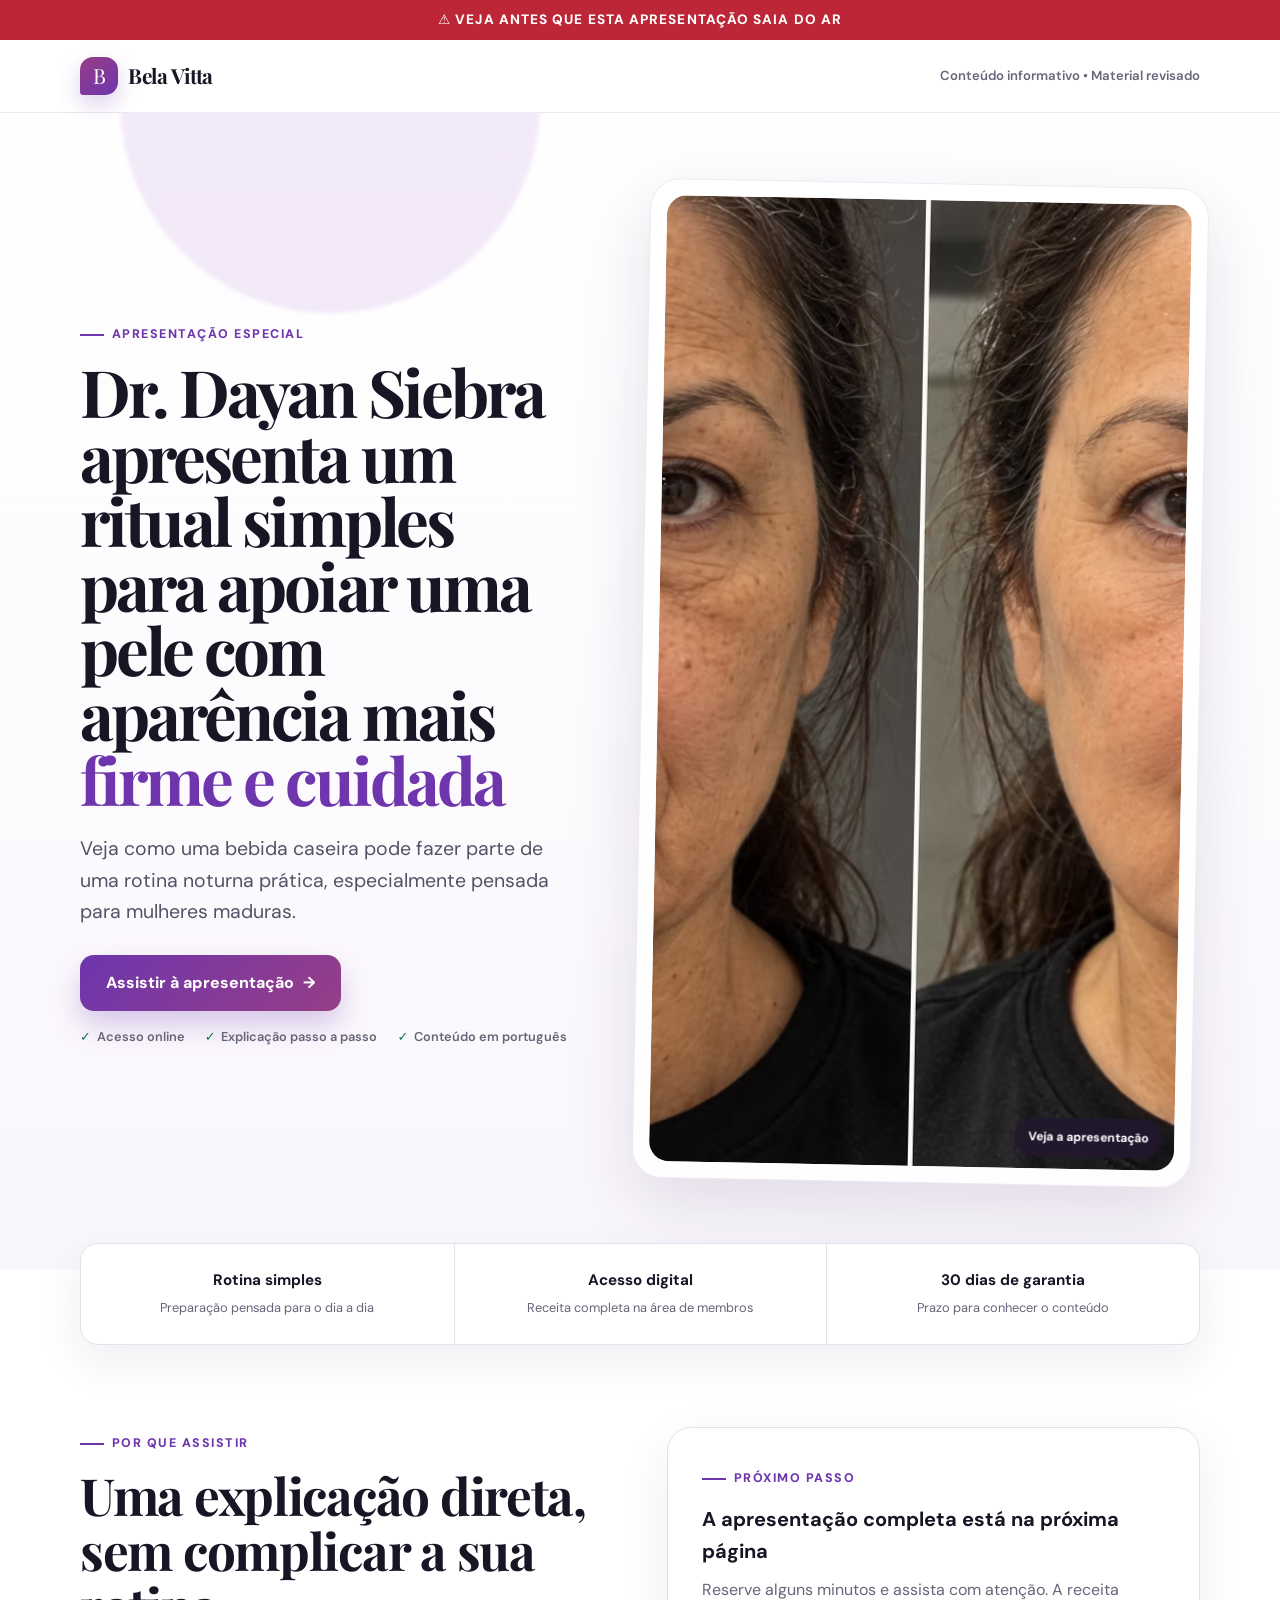
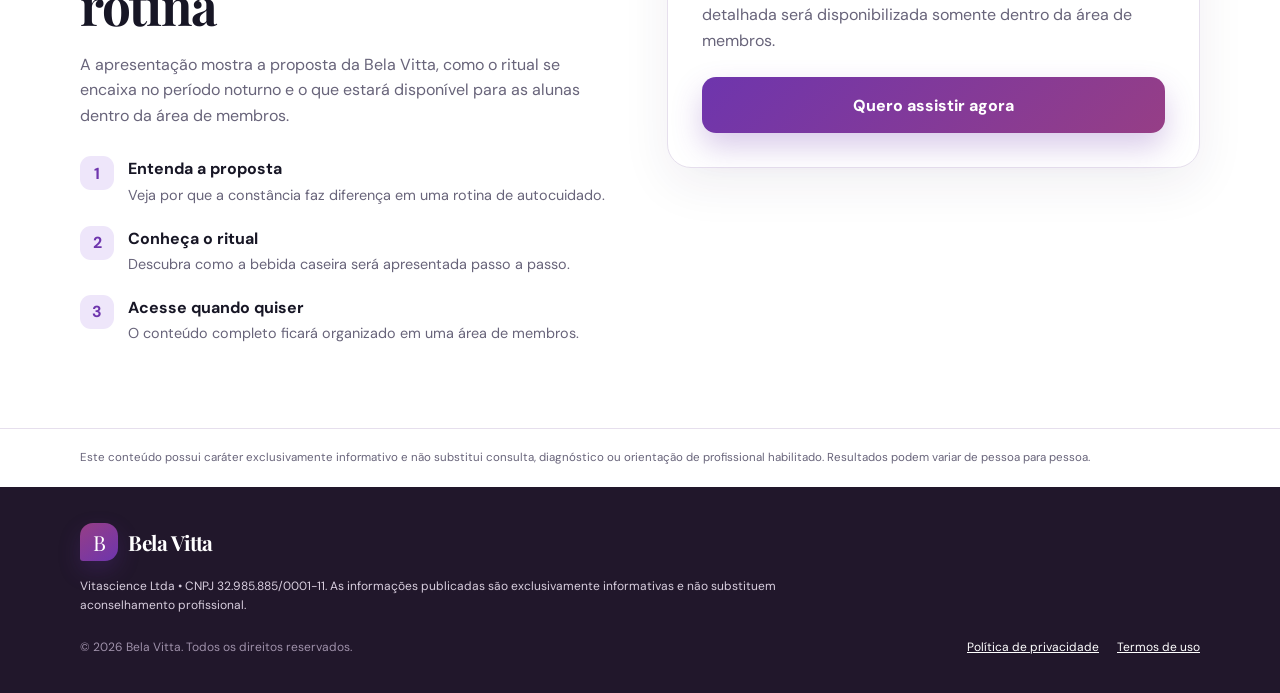
==== index.html @ 99fbf4b5 "feat: rebuild Bela Vitta presell and VSL" ====
<!doctype html>
<html lang="pt-BR">
<head>
  <meta charset="utf-8">
  <meta name="viewport" content="width=device-width, initial-scale=1">
  <meta name="description" content="Conheça a apresentação Bela Vitta e descubra uma nova forma de cuidar da sua rotina de beleza.">
  <title>Bela Vitta — Apresentação especial</title>
  <link rel="preconnect" href="https://fonts.googleapis.com">
  <link rel="preconnect" href="https://fonts.gstatic.com" crossorigin>
  <link rel="stylesheet" href="/assets/styles.css">
</head>
<body>
  <div class="alert-bar">⚠ Veja antes que esta apresentação saia do ar</div>
  <header class="site-header">
    <div class="container site-header__inner">
      <a class="brand" href="/" aria-label="Bela Vitta — início">
        <span class="brand__mark">B</span>
        <span class="brand__name">Bela Vitta</span>
      </a>
      <span class="header-note">Conteúdo informativo • Material revisado</span>
    </div>
  </header>

  <main>
    <section class="hero">
      <div class="container hero__grid">
        <div>
          <span class="eyebrow">Apresentação especial</span>
          <h1>Dr. Dayan Siebra apresenta um ritual simples para apoiar uma pele com aparência mais <em>firme e cuidada</em></h1>
          <p class="hero__lead">Veja como uma bebida caseira pode fazer parte de uma rotina noturna prática, especialmente pensada para mulheres maduras.</p>
          <a class="button" href="/vsl/" data-preserve-query>Assistir à apresentação <span aria-hidden="true">→</span></a>
          <div class="microcopy"><span>Acesso online</span><span>Explicação passo a passo</span><span>Conteúdo em português</span></div>
        </div>
        <a class="hero__visual" href="/vsl/" data-preserve-query aria-label="Assistir à apresentação Bela Vitta">
          <img src="/assets/images/antes-depois.avif" alt="Comparativo visual apresentado no conteúdo Bela Vitta" width="1628" height="966">
        </a>
      </div>
    </section>

    <div class="trust-strip">
      <div class="container trust-strip__inner">
        <div class="trust-item"><strong>Rotina simples</strong><span>Preparação pensada para o dia a dia</span></div>
        <div class="trust-item"><strong>Acesso digital</strong><span>Receita completa na área de membros</span></div>
        <div class="trust-item"><strong>30 dias de garantia</strong><span>Prazo para conhecer o conteúdo</span></div>
      </div>
    </div>

    <section class="section">
      <div class="container editorial-grid">
        <div>
          <span class="eyebrow">Por que assistir</span>
          <h2 class="section-title">Uma explicação direta, sem complicar a sua rotina</h2>
          <p class="muted">A apresentação mostra a proposta da Bela Vitta, como o ritual se encaixa no período noturno e o que estará disponível para as alunas dentro da área de membros.</p>
          <ul class="editorial-list">
            <li><b>1</b><div><strong>Entenda a proposta</strong><span>Veja por que a constância faz diferença em uma rotina de autocuidado.</span></div></li>
            <li><b>2</b><div><strong>Conheça o ritual</strong><span>Descubra como a bebida caseira será apresentada passo a passo.</span></div></li>
            <li><b>3</b><div><strong>Acesse quando quiser</strong><span>O conteúdo completo ficará organizado em uma área de membros.</span></div></li>
          </ul>
        </div>
        <div class="editorial-card">
          <span class="eyebrow">Próximo passo</span>
          <h3>A apresentação completa está na próxima página</h3>
          <p>Reserve alguns minutos e assista com atenção. A receita detalhada será disponibilizada somente dentro da área de membros.</p>
          <a class="button button--wide" style="margin-top:24px" href="/vsl/" data-preserve-query>Quero assistir agora</a>
        </div>
      </div>
    </section>
  </main>

  <div class="disclaimer">
    <div class="container">Este conteúdo possui caráter exclusivamente informativo e não substitui consulta, diagnóstico ou orientação de profissional habilitado. Resultados podem variar de pessoa para pessoa.</div>
  </div>
  <footer class="site-footer">
    <div class="container footer-grid">
      <div>
        <a class="brand" href="/"><span class="brand__mark">B</span><span class="brand__name">Bela Vitta</span></a>
        <p>Vitascience Ltda • CNPJ 32.985.885/0001-11. As informações publicadas são exclusivamente informativas e não substituem aconselhamento profissional.</p>
        <p class="copyright">© <span data-current-year></span> Bela Vitta. Todos os direitos reservados.</p>
      </div>
      <nav class="footer-links" aria-label="Links legais"><a href="#" data-legal="privacy">Política de privacidade</a><a href="#" data-legal="terms">Termos de uso</a></nav>
    </div>
  </footer>
  <script src="/assets/config.js"></script>
  <script src="/assets/app.js"></script>
</body>
</html>
---- assets/styles.css ----
@import url("https://fonts.googleapis.com/css2?family=DM+Sans:wght@400;500;600;700&family=Playfair+Display:wght@600;700&display=swap");

:root {
  --ink: #171625;
  --muted: #68647a;
  --paper: #ffffff;
  --soft: #f7f4fb;
  --lilac: #eee6fa;
  --violet: #6e35ad;
  --violet-dark: #4b1f7b;
  --berry: #963e86;
  --green: #167356;
  --red: #bd2636;
  --line: #e6dfed;
  --gold: #f1bd54;
  --shadow: 0 24px 70px rgba(48, 26, 77, 0.13);
  --radius: 24px;
  --content: 1120px;
}

* { box-sizing: border-box; }
html { scroll-behavior: smooth; }
body {
  margin: 0;
  color: var(--ink);
  background: var(--paper);
  font-family: "DM Sans", system-ui, -apple-system, BlinkMacSystemFont, "Segoe UI", sans-serif;
  line-height: 1.6;
  -webkit-font-smoothing: antialiased;
}
img { display: block; max-width: 100%; }
a { color: inherit; }
button, input { font: inherit; }
[hidden] { display: none !important; }

.container { width: min(calc(100% - 40px), var(--content)); margin-inline: auto; }
.container--narrow { width: min(calc(100% - 40px), 850px); margin-inline: auto; }
.section { padding: 82px 0; }
.section--soft { background: var(--soft); }
.section--dark { color: #fff; background: radial-gradient(circle at top right, #8150b4 0, #402067 45%, #20152f 100%); }
.section-title { margin: 0 0 18px; font-family: "Playfair Display", Georgia, serif; font-size: clamp(2rem, 4vw, 3.2rem); line-height: 1.08; letter-spacing: -0.025em; }
.section-subtitle { max-width: 720px; margin: 0 auto 40px; color: var(--muted); font-size: 1.07rem; text-align: center; }
.eyebrow { display: inline-flex; align-items: center; gap: 8px; margin-bottom: 14px; color: var(--violet); font-size: .78rem; font-weight: 800; letter-spacing: .12em; text-transform: uppercase; }
.eyebrow::before { width: 24px; height: 2px; background: currentColor; content: ""; }
.center { text-align: center; }
.muted { color: var(--muted); }

.alert-bar { padding: 9px 20px; color: #fff; background: var(--red); font-size: .85rem; font-weight: 800; letter-spacing: .08em; text-align: center; text-transform: uppercase; }
.site-header { position: relative; z-index: 4; border-bottom: 1px solid rgba(96, 61, 128, .11); background: rgba(255,255,255,.93); backdrop-filter: blur(14px); }
.site-header__inner { display: flex; min-height: 72px; align-items: center; justify-content: space-between; gap: 20px; }
.brand { display: inline-flex; align-items: center; gap: 10px; text-decoration: none; }
.brand__mark { display: grid; width: 38px; height: 38px; place-items: center; color: #fff; border-radius: 13px 13px 13px 3px; background: linear-gradient(145deg, var(--berry), var(--violet)); box-shadow: 0 9px 22px rgba(110,53,173,.23); font-family: "Playfair Display", serif; font-size: 1.3rem; }
.brand__name { font-family: "Playfair Display", serif; font-size: 1.3rem; font-weight: 700; letter-spacing: -.02em; }
.header-note { color: var(--muted); font-size: .82rem; font-weight: 600; }

.hero { position: relative; overflow: hidden; padding: 70px 0 86px; background: linear-gradient(180deg, #fff 0%, #faf7fc 100%); }
.hero::before { position: absolute; top: -220px; left: calc(50% - 520px); width: 420px; height: 420px; border-radius: 999px; background: rgba(186, 139, 219, .18); filter: blur(2px); content: ""; }
.hero__grid { position: relative; display: grid; grid-template-columns: minmax(0, .95fr) minmax(420px, 1.05fr); align-items: center; gap: 56px; }
.hero h1 { max-width: 720px; margin: 0 0 22px; font-family: "Playfair Display", Georgia, serif; font-size: clamp(2.5rem, 5.1vw, 4.7rem); line-height: .99; letter-spacing: -.045em; }
.hero h1 em { color: var(--violet); font-style: normal; }
.hero__lead { max-width: 640px; margin: 0 0 28px; color: #565166; font-size: clamp(1.04rem, 1.8vw, 1.22rem); }
.hero__visual { position: relative; padding: 16px; border: 1px solid rgba(112, 76, 144, .12); border-radius: 30px; background: rgba(255,255,255,.76); box-shadow: var(--shadow); transform: rotate(1.1deg); }
.hero__visual img { width: 100%; aspect-ratio: 1.68/1; border-radius: 20px; object-fit: cover; }
.hero__visual::after { position: absolute; right: 28px; bottom: 28px; padding: 10px 14px; color: #fff; border-radius: 99px; background: rgba(34,23,47,.82); content: "Veja a apresentação"; font-size: .76rem; font-weight: 700; backdrop-filter: blur(8px); }
.hero__visual--placeholder { display: grid; min-height: 360px; place-items: center; background: linear-gradient(145deg, #efe5f7, #d9c0ed); }

.button { display: inline-flex; min-height: 56px; align-items: center; justify-content: center; gap: 9px; padding: 0 26px; color: #fff; border: 0; border-radius: 14px; background: linear-gradient(135deg, var(--violet), var(--berry)); box-shadow: 0 14px 30px rgba(110, 53, 173, .26); font-weight: 800; text-decoration: none; cursor: pointer; transition: transform .2s ease, box-shadow .2s ease; }
.button:hover { transform: translateY(-2px); box-shadow: 0 18px 38px rgba(110, 53, 173, .34); }
.button--wide { width: 100%; }
.button--light { color: var(--violet-dark); background: #fff; box-shadow: none; }
.button--ghost { color: var(--violet); border: 1px solid var(--line); background: transparent; box-shadow: none; }
.button[aria-disabled="true"] { cursor: help; }
.microcopy { display: flex; flex-wrap: wrap; gap: 14px 20px; margin-top: 16px; color: var(--muted); font-size: .8rem; font-weight: 600; }
.microcopy span::before { margin-right: 6px; color: var(--green); content: "✓"; font-weight: 900; }

.trust-strip { position: relative; z-index: 2; margin-top: -26px; }
.trust-strip__inner { display: grid; grid-template-columns: repeat(3, 1fr); overflow: hidden; border: 1px solid var(--line); border-radius: 18px; background: #fff; box-shadow: 0 16px 45px rgba(45,27,69,.08); }
.trust-item { padding: 24px; text-align: center; }
.trust-item + .trust-item { border-left: 1px solid var(--line); }
.trust-item strong { display: block; margin-bottom: 2px; font-size: .95rem; }
.trust-item span { color: var(--muted); font-size: .8rem; }

.editorial-grid { display: grid; grid-template-columns: 1fr 1fr; align-items: start; gap: 54px; }
.editorial-card { padding: 34px; border: 1px solid var(--line); border-radius: var(--radius); background: #fff; box-shadow: 0 16px 50px rgba(47,28,70,.07); }
.editorial-card h3 { margin: 0 0 10px; font-size: 1.25rem; }
.editorial-card p { margin: 0; color: var(--muted); }
.editorial-list { display: grid; gap: 18px; margin: 28px 0 0; padding: 0; list-style: none; }
.editorial-list li { display: grid; grid-template-columns: 36px 1fr; gap: 12px; }
.editorial-list b { display: grid; width: 34px; height: 34px; place-items: center; color: var(--violet); border-radius: 11px; background: var(--lilac); }
.editorial-list strong { display: block; }
.editorial-list span { color: var(--muted); font-size: .9rem; }

.article-hero { padding: 42px 0 26px; background: linear-gradient(180deg, #fff, #faf8fc); }
.article-hero h1 { max-width: 960px; margin: 18px auto; font-family: "Playfair Display", serif; font-size: clamp(2.25rem, 5vw, 4.15rem); line-height: 1.04; letter-spacing: -.04em; text-align: center; }
.article-meta { display: flex; flex-wrap: wrap; align-items: center; justify-content: center; gap: 12px 22px; color: var(--muted); font-size: .84rem; }
.article-meta strong { color: var(--ink); }
.author-row { display: flex; align-items: center; gap: 10px; }
.author-row img { width: 38px; height: 38px; border-radius: 50%; object-fit: cover; }
.status-pill { padding: 7px 11px; color: var(--green); border-radius: 99px; background: #e8f5ef; font-weight: 700; }

.video-wrap { padding: 28px 0 12px; }
.video-shell { position: relative; overflow: hidden; aspect-ratio: 16/9; border: 8px solid #1a1225; border-radius: 22px; background: radial-gradient(circle at 28% 25%, #8258b0 0, #44205f 36%, #160f20 77%); box-shadow: 0 28px 70px rgba(27,16,38,.25); }
.video-placeholder { position: absolute; inset: 0; display: grid; place-items: center; padding: 30px; color: #fff; text-align: center; }
.video-placeholder__play { display: grid; width: 84px; height: 84px; margin: 0 auto 22px; place-items: center; border: 1px solid rgba(255,255,255,.45); border-radius: 50%; background: rgba(255,255,255,.15); box-shadow: 0 18px 45px rgba(0,0,0,.25); font-size: 2rem; backdrop-filter: blur(12px); }
.video-placeholder strong { display: block; font-size: 1.2rem; }
.video-placeholder span { color: rgba(255,255,255,.72); font-size: .88rem; }
.review-badge { width: max-content; margin: 13px auto 0; padding: 7px 11px; color: #704392; border-radius: 99px; background: #f3eafa; font-size: .73rem; font-weight: 700; }

.comments { margin: 30px auto 0; padding: 28px; border: 1px solid var(--line); border-radius: 20px; background: #fff; }
.comments__head { display: flex; align-items: center; justify-content: space-between; gap: 20px; padding-bottom: 18px; border-bottom: 1px solid var(--line); }
.comments__head strong { font-size: .95rem; }
.comments__head span { color: var(--muted); font-size: .8rem; }
.comment { display: grid; grid-template-columns: 44px 1fr; gap: 12px; padding: 20px 0; border-bottom: 1px solid #eee9f2; }
.comment__avatar { display: grid; width: 42px; height: 42px; place-items: center; color: #fff; border-radius: 50%; background: linear-gradient(145deg, #8c5cb1, #c57199); font-weight: 800; }
.comment__meta { display: flex; flex-wrap: wrap; gap: 8px; align-items: baseline; font-size: .82rem; }
.comment__meta time { color: var(--muted); font-size: .72rem; }
.comment p { margin: 5px 0 6px; color: #3c3745; font-size: .9rem; line-height: 1.48; }
.comment__like { color: var(--muted); font-size: .72rem; }

.offer-section { position: relative; overflow: hidden; padding: 92px 0; background: linear-gradient(180deg, #f8f3fb 0%, #fff 100%); }
.offer-section::before { position: absolute; top: 0; left: 50%; width: 800px; height: 380px; transform: translateX(-50%); border-radius: 50%; background: rgba(174,126,207,.14); filter: blur(50px); content: ""; }
.offer-grid { position: relative; display: grid; grid-template-columns: .9fr 1.1fr; align-items: center; gap: 58px; }
.drink-card { position: relative; min-height: 500px; overflow: hidden; border-radius: 32px; background: radial-gradient(circle at 50% 20%, #e8d9f2 0, #b988ce 42%, #52226f 100%); box-shadow: var(--shadow); }
.drink-card::before { position: absolute; inset: 12% 18%; border: 1px solid rgba(255,255,255,.3); border-radius: 50%; content: ""; }
.drink-glass { position: absolute; top: 50%; left: 50%; width: 180px; height: 280px; transform: translate(-50%, -48%); border: 7px solid rgba(255,255,255,.7); border-top-width: 4px; border-radius: 20px 20px 50px 50px; background: linear-gradient(180deg, rgba(255,255,255,.12) 6%, rgba(112,27,135,.72) 28%, rgba(76,20,99,.93) 100%); box-shadow: inset 18px 0 28px rgba(255,255,255,.11), 0 34px 58px rgba(35,9,49,.28); }
.drink-glass::before { position: absolute; top: 16px; right: 21px; width: 13px; height: 150px; border-radius: 99px; background: rgba(255,255,255,.24); content: ""; }
.drink-card__label { position: absolute; right: 28px; bottom: 28px; left: 28px; padding: 17px 20px; color: #fff; border: 1px solid rgba(255,255,255,.22); border-radius: 18px; background: rgba(33,14,46,.38); text-align: center; backdrop-filter: blur(10px); }
.drink-card__label strong { display: block; font-family: "Playfair Display", serif; font-size: 1.5rem; }
.offer-card { padding: 38px; border: 1px solid rgba(115,70,150,.16); border-radius: 28px; background: #fff; box-shadow: var(--shadow); }
.offer-card h2 { margin: 0 0 14px; font-family: "Playfair Display", serif; font-size: clamp(2.1rem, 4vw, 3.25rem); line-height: 1.04; }
.offer-card__lead { color: var(--muted); }
.offer-list { display: grid; gap: 12px; margin: 26px 0; padding: 0; list-style: none; }
.offer-list li { position: relative; padding-left: 30px; }
.offer-list li::before { position: absolute; top: 1px; left: 0; color: var(--green); content: "✓"; font-size: 1.1rem; font-weight: 900; }
.price-box { display: flex; align-items: center; justify-content: space-between; gap: 16px; margin: 24px 0; padding: 18px; border-radius: 16px; background: var(--soft); }
.price-box span { color: var(--muted); font-size: .78rem; }
.price-box strong { color: var(--violet-dark); font-size: 1.28rem; }
.secure-row { display: flex; justify-content: center; gap: 18px; margin-top: 14px; color: var(--muted); font-size: .7rem; }

.offer-heading { position: relative; max-width: 780px; margin: 0 auto 38px; text-align: center; }
.offer-heading p { color: var(--muted); }
.plans-grid { position: relative; display: grid; grid-template-columns: repeat(2, minmax(0, 1fr)); align-items: stretch; gap: 24px; max-width: 960px; margin: 0 auto; }
.plan-card { position: relative; display: flex; min-height: 100%; flex-direction: column; overflow: hidden; padding: 34px; border: 1px solid rgba(112,76,144,.17); border-radius: 28px; background: #fff; box-shadow: var(--shadow); }
.plan-card--featured { color: #fff; border-color: rgba(255,255,255,.2); background: radial-gradient(circle at 80% 0%, #9d61ce 0, #622c8e 42%, #35164d 100%); transform: translateY(-9px); }
.plan-card__ribbon { position: absolute; top: 20px; right: -44px; width: 180px; padding: 7px 0; color: #3a2200; background: linear-gradient(135deg, #ffe29a, #e6ad37); font-size: .67rem; font-weight: 900; letter-spacing: .08em; text-align: center; text-transform: uppercase; transform: rotate(34deg); }
.plan-card__tag { display: inline-flex; width: max-content; padding: 7px 11px; color: var(--violet); border-radius: 99px; background: var(--lilac); font-size: .72rem; font-weight: 900; letter-spacing: .06em; text-transform: uppercase; }
.plan-card--featured .plan-card__tag { color: #fff; background: rgba(255,255,255,.15); }
.plan-card h3 { margin: 18px 0 5px; font-family: "Playfair Display", serif; font-size: 2rem; line-height: 1.05; }
.plan-card__duration { color: var(--muted); font-size: .9rem; }
.plan-card--featured .plan-card__duration { color: rgba(255,255,255,.7); }
.plan-price { display: flex; align-items: end; gap: 10px; margin: 26px 0 5px; }
.plan-price strong { color: var(--violet-dark); font-size: clamp(2.7rem, 5.2vw, 4.2rem); line-height: .88; letter-spacing: -.055em; white-space: nowrap; }
.plan-card--featured .plan-price strong { color: #fff; }
.plan-price span { padding-bottom: 6px; color: var(--muted); font-size: .75rem; }
.plan-card--featured .plan-price span { color: rgba(255,255,255,.66); }
.plan-card__daily { width: max-content; margin: 8px 0 20px; padding: 5px 9px; color: var(--green); border-radius: 8px; background: #e8f5ef; font-size: .72rem; font-weight: 800; }
.plan-card--featured .plan-card__daily { color: #3a2200; background: linear-gradient(135deg, #ffe8aa, #e9b84f); }
.plan-card .offer-list { flex: 1; }
.plan-card--featured .offer-list li::before { color: #ffe08f; }
.plan-card--featured .offer-list { color: rgba(255,255,255,.9); }
.plan-card .button { margin-top: 12px; }
.plan-card--featured .button { color: var(--violet-dark); background: #fff; box-shadow: 0 14px 30px rgba(24,8,34,.25); }
.plan-card__secure { margin-top: 12px; color: var(--muted); font-size: .7rem; text-align: center; }
.plan-card--featured .plan-card__secure { color: rgba(255,255,255,.65); }

.testimonial-grid { display: grid; grid-template-columns: repeat(3, 1fr); gap: 18px; }
.testimonial-card { overflow: hidden; border: 1px solid var(--line); border-radius: 20px; background: #fff; box-shadow: 0 12px 35px rgba(44,25,65,.08); }
.testimonial-card img { width: 100%; aspect-ratio: 1/1; object-fit: cover; background: #eee8f1; }
.testimonial-card__body { padding: 18px; }
.testimonial-card__body strong { display: block; margin-bottom: 5px; }
.testimonial-card__body p { margin: 0; color: var(--muted); font-size: .86rem; }

.bonus-grid { display: grid; grid-template-columns: 1.1fr .9fr; align-items: center; gap: 52px; }
.calculator-mock { padding: 26px; border: 1px solid rgba(255,255,255,.18); border-radius: 24px; background: rgba(255,255,255,.1); box-shadow: 0 20px 60px rgba(0,0,0,.18); backdrop-filter: blur(12px); }
.calculator-mock__bar { display: flex; gap: 6px; margin-bottom: 25px; }
.calculator-mock__bar i { width: 8px; height: 8px; border-radius: 50%; background: rgba(255,255,255,.6); }
.calculator-mock__score { display: grid; width: 130px; height: 130px; margin: 18px auto; place-items: center; border: 10px solid rgba(255,255,255,.2); border-top-color: #fff; border-radius: 50%; font-size: 1.7rem; font-weight: 800; transform: rotate(25deg); }
.calculator-mock__score span { transform: rotate(-25deg); }

.guarantee { display: grid; grid-template-columns: 150px 1fr; align-items: center; gap: 36px; padding: 38px; border: 1px solid var(--line); border-radius: 28px; background: #fff; box-shadow: 0 18px 50px rgba(43,25,62,.08); }
.guarantee__seal { display: grid; width: 140px; height: 140px; place-items: center; color: #fff; border: 9px double rgba(255,255,255,.75); border-radius: 50%; background: linear-gradient(145deg, #c99c37, #856320); text-align: center; box-shadow: 0 12px 30px rgba(125,90,24,.22); }
.guarantee__seal strong { display: block; font-size: 2.2rem; line-height: .9; }
.guarantee__seal span { font-size: .7rem; font-weight: 800; text-transform: uppercase; }
.guarantee h2 { margin: 0 0 8px; font-family: "Playfair Display", serif; font-size: 2rem; }
.guarantee p { margin: 0; color: var(--muted); }

.about-grid { display: grid; grid-template-columns: 300px 1fr; align-items: center; gap: 52px; }
.about-grid img { width: 100%; aspect-ratio: 4/5; border-radius: 24px; object-fit: cover; object-position: top; background: var(--lilac); box-shadow: var(--shadow); }
.about-grid h2 { margin: 0 0 14px; font-family: "Playfair Display", serif; font-size: 2.5rem; }
.about-grid p { color: var(--muted); }

.faq { display: grid; gap: 12px; }
.faq details { padding: 20px 22px; border: 1px solid var(--line); border-radius: 15px; background: #fff; }
.faq summary { font-weight: 800; cursor: pointer; }
.faq p { margin: 12px 0 0; color: var(--muted); }

.calculator-page { min-height: 70vh; padding: 70px 0; background: linear-gradient(180deg, #fbf8fd, #fff); }
.calculator { display: grid; gap: 18px; max-width: 650px; margin: 36px auto 0; padding: 32px; border: 1px solid var(--line); border-radius: 24px; background: #fff; box-shadow: var(--shadow); }
.form-grid { display: grid; grid-template-columns: 1fr 1fr; gap: 16px; }
.field { display: grid; gap: 7px; }
.field label { font-size: .82rem; font-weight: 800; }
.field input { width: 100%; min-height: 48px; padding: 0 13px; border: 1px solid #dcd3e3; border-radius: 11px; background: #fff; }
.calculator-result { display: grid; gap: 4px; padding: 18px; color: #fff; border-radius: 14px; background: linear-gradient(135deg, var(--violet), var(--berry)); text-align: center; }
.calculator-result strong { font-size: 1.3rem; }
.calculator-result span { color: rgba(255,255,255,.78); font-size: .75rem; }

.disclaimer { padding: 20px 0; border-top: 1px solid var(--line); color: var(--muted); font-size: .72rem; }
.site-footer { padding: 36px 0; color: #d9cfdf; background: #21172b; font-size: .75rem; }
.footer-grid { display: grid; grid-template-columns: 1fr auto; align-items: end; gap: 40px; }
.site-footer .brand { color: #fff; margin-bottom: 16px; }
.site-footer p { max-width: 780px; margin: 0; }
.footer-links { display: flex; flex-wrap: wrap; gap: 12px 18px; justify-content: flex-end; }
.footer-links a { color: #fff; }
.copyright { margin-top: 22px !important; color: #9f91aa; }

.review-toast { position: fixed; right: 20px; bottom: 20px; z-index: 50; max-width: 390px; padding: 15px 18px; color: #fff; border-radius: 13px; background: #21172b; box-shadow: 0 18px 45px rgba(0,0,0,.28); opacity: 0; transform: translateY(14px); pointer-events: none; transition: .22s ease; }
.review-toast.is-visible { opacity: 1; transform: translateY(0); }

@media (max-width: 900px) {
  .hero__grid, .offer-grid, .bonus-grid { grid-template-columns: 1fr; }
  .hero__grid { gap: 38px; }
  .hero__visual { max-width: 720px; }
  .editorial-grid { grid-template-columns: 1fr; gap: 30px; }
  .testimonial-grid { grid-template-columns: repeat(2, 1fr); }
  .about-grid { grid-template-columns: 230px 1fr; gap: 34px; }
  .drink-card { min-height: 430px; }
}

@media (max-width: 640px) {
  .container, .container--narrow { width: min(calc(100% - 28px), var(--content)); }
  .section { padding: 62px 0; }
  .site-header__inner { min-height: 62px; }
  .header-note { display: none; }
  .hero { padding: 48px 0 70px; }
  .hero h1 { font-size: clamp(2.4rem, 12vw, 3.3rem); }
  .hero__grid { grid-template-columns: 1fr; }
  .hero__visual { padding: 9px; border-radius: 20px; transform: none; }
  .hero__visual img { border-radius: 13px; }
  .trust-strip__inner { grid-template-columns: 1fr; }
  .trust-item + .trust-item { border-top: 1px solid var(--line); border-left: 0; }
  .article-hero h1 { font-size: 2.45rem; }
  .video-shell { border-width: 4px; border-radius: 14px; }
  .video-placeholder__play { width: 62px; height: 62px; }
  .comments { padding: 20px; }
  .offer-card { padding: 26px; }
  .plans-grid { grid-template-columns: 1fr; }
  .plan-card { padding: 28px; }
  .plan-card--featured { transform: none; }
  .drink-card { min-height: 380px; }
  .testimonial-grid { display: flex; overflow-x: auto; scroll-snap-type: x mandatory; padding-bottom: 12px; }
  .testimonial-card { min-width: 82%; scroll-snap-align: center; }
  .guarantee { grid-template-columns: 1fr; text-align: center; }
  .guarantee__seal { margin-inline: auto; }
  .about-grid { grid-template-columns: 1fr; }
  .about-grid img { max-width: 270px; margin-inline: auto; }
  .form-grid { grid-template-columns: 1fr; }
  .footer-grid { grid-template-columns: 1fr; }
  .footer-links { justify-content: flex-start; }
}
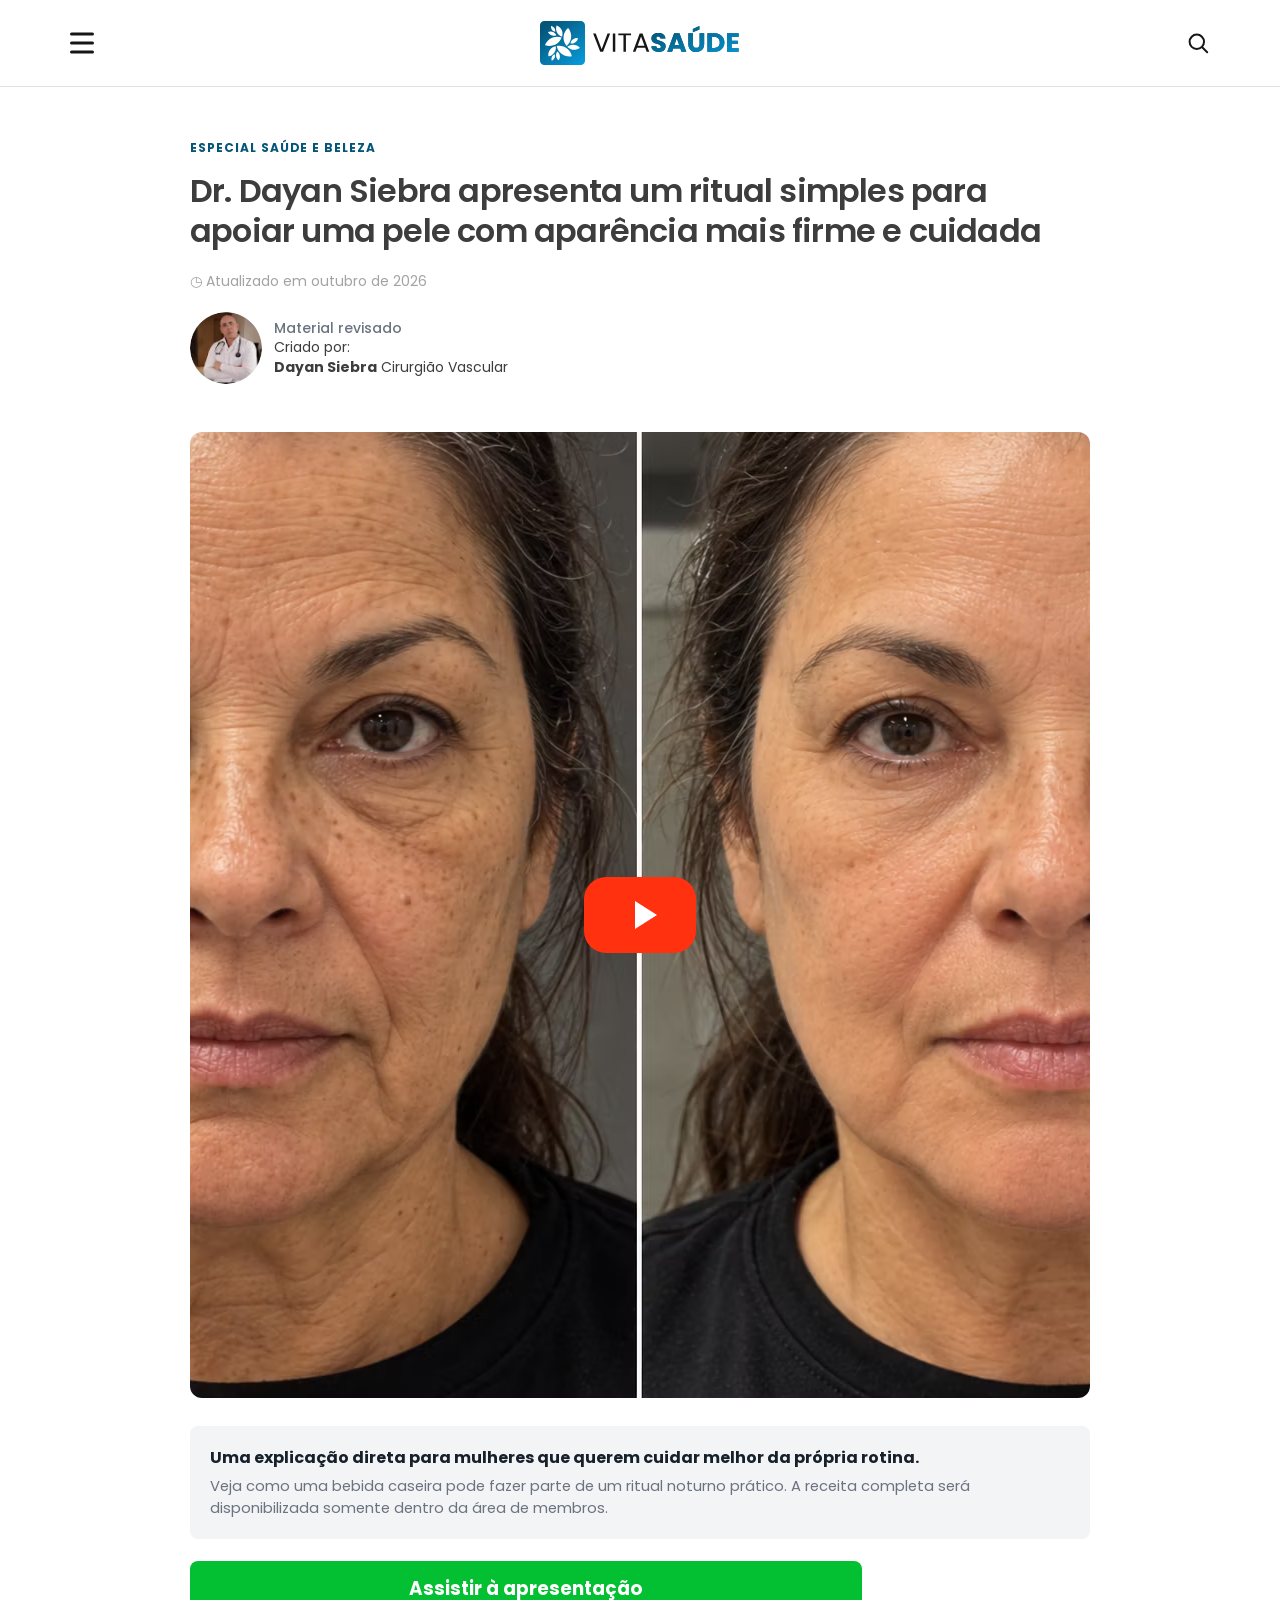
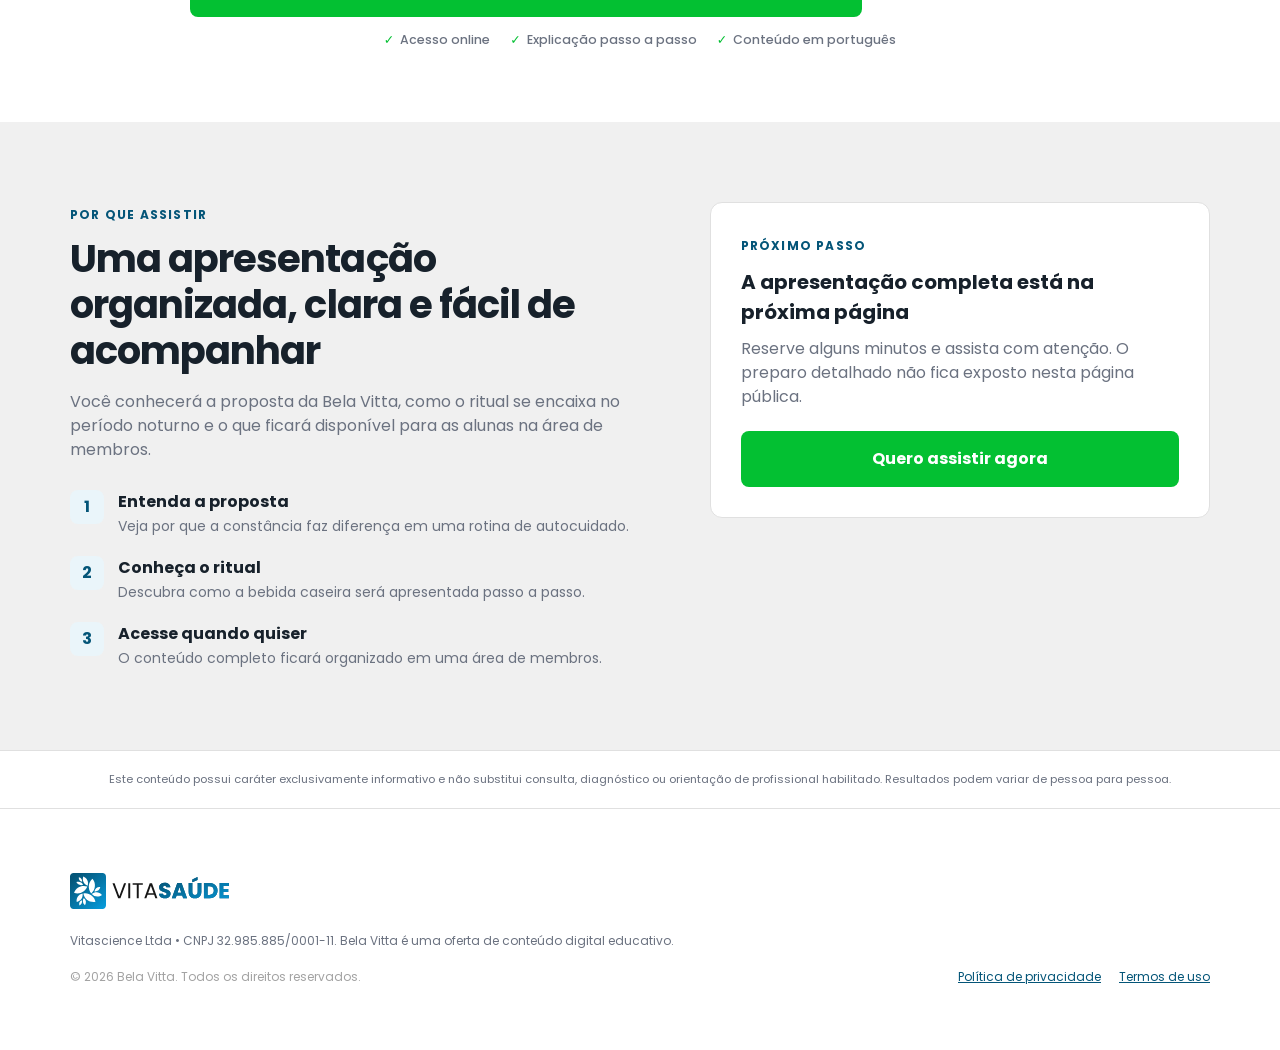
==== commit 43091368: "feat: match VitaSaude editorial identity" ====
--- a/index.html
+++ b/index.html
@@ -10,59 +10,63 @@
   <link rel="stylesheet" href="/assets/styles.css">
 </head>
 <body>
-  <div class="alert-bar">⚠ Veja antes que esta apresentação saia do ar</div>
   <header class="site-header">
     <div class="container site-header__inner">
-      <a class="brand" href="/" aria-label="Bela Vitta — início">
-        <span class="brand__mark">B</span>
-        <span class="brand__name">Bela Vitta</span>
+      <span class="header-icon" aria-hidden="true">
+        <svg viewBox="0 0 24 21"><rect width="24" height="3" rx="1.5"/><rect y="9" width="24" height="3" rx="1.5"/><rect y="18" width="24" height="3" rx="1.5"/></svg>
+      </span>
+      <a class="site-logo" href="/" aria-label="VitaSaúde — início">
+        <img src="/assets/images/logo-vita-saude-dark.svg" alt="VitaSaúde" width="200" height="45">
       </a>
-      <span class="header-note">Conteúdo informativo • Material revisado</span>
+      <span class="header-icon header-icon--search" aria-hidden="true">
+        <svg viewBox="0 0 24 24"><circle cx="10.8" cy="10.8" r="7.2"/><path d="m16.2 16.2 5 5"/></svg>
+      </span>
     </div>
   </header>
 
   <main>
-    <section class="hero">
-      <div class="container hero__grid">
-        <div>
-          <span class="eyebrow">Apresentação especial</span>
-          <h1>Dr. Dayan Siebra apresenta um ritual simples para apoiar uma pele com aparência mais <em>firme e cuidada</em></h1>
-          <p class="hero__lead">Veja como uma bebida caseira pode fazer parte de uma rotina noturna prática, especialmente pensada para mulheres maduras.</p>
-          <a class="button" href="/vsl/" data-preserve-query>Assistir à apresentação <span aria-hidden="true">→</span></a>
-          <div class="microcopy"><span>Acesso online</span><span>Explicação passo a passo</span><span>Conteúdo em português</span></div>
+    <article class="presell-article">
+      <div class="container--article">
+        <span class="article-kicker">Especial saúde e beleza</span>
+        <h1>Dr. Dayan Siebra apresenta um ritual simples para apoiar uma pele com aparência mais firme e cuidada</h1>
+        <div class="article-date">◷ Atualizado em outubro de 2026</div>
+        <div class="author-row author-row--large">
+          <img src="/assets/images/dr-dayan-avatar.webp" alt="Dr. Dayan Siebra" width="72" height="72">
+          <span><b class="reviewed-label">Material revisado</b><span>Criado por:<br><strong>Dayan Siebra</strong> Cirurgião Vascular</span></span>
         </div>
-        <a class="hero__visual" href="/vsl/" data-preserve-query aria-label="Assistir à apresentação Bela Vitta">
+
+        <a class="presell-media" href="/vsl/" data-preserve-query aria-label="Assistir à apresentação Bela Vitta">
           <img src="/assets/images/antes-depois.avif" alt="Comparativo visual apresentado no conteúdo Bela Vitta" width="1628" height="966">
+          <span class="media-play" aria-hidden="true"><svg viewBox="0 0 24 24"><path d="M8 5v14l11-7z"/></svg></span>
         </a>
+
+        <div class="presell-summary">
+          <strong>Uma explicação direta para mulheres que querem cuidar melhor da própria rotina.</strong>
+          <p>Veja como uma bebida caseira pode fazer parte de um ritual noturno prático. A receita completa será disponibilizada somente dentro da área de membros.</p>
+        </div>
+        <a class="button button--wide presell-cta" href="/vsl/" data-preserve-query>Assistir à apresentação</a>
+        <div class="microcopy"><span>Acesso online</span><span>Explicação passo a passo</span><span>Conteúdo em português</span></div>
       </div>
-    </section>
+    </article>
 
-    <div class="trust-strip">
-      <div class="container trust-strip__inner">
-        <div class="trust-item"><strong>Rotina simples</strong><span>Preparação pensada para o dia a dia</span></div>
-        <div class="trust-item"><strong>Acesso digital</strong><span>Receita completa na área de membros</span></div>
-        <div class="trust-item"><strong>30 dias de garantia</strong><span>Prazo para conhecer o conteúdo</span></div>
-      </div>
-    </div>
-
-    <section class="section">
+    <section class="section section--soft">
       <div class="container editorial-grid">
         <div>
           <span class="eyebrow">Por que assistir</span>
-          <h2 class="section-title">Uma explicação direta, sem complicar a sua rotina</h2>
-          <p class="muted">A apresentação mostra a proposta da Bela Vitta, como o ritual se encaixa no período noturno e o que estará disponível para as alunas dentro da área de membros.</p>
+          <h2 class="section-title">Uma apresentação organizada, clara e fácil de acompanhar</h2>
+          <p class="muted">Você conhecerá a proposta da Bela Vitta, como o ritual se encaixa no período noturno e o que ficará disponível para as alunas na área de membros.</p>
           <ul class="editorial-list">
             <li><b>1</b><div><strong>Entenda a proposta</strong><span>Veja por que a constância faz diferença em uma rotina de autocuidado.</span></div></li>
             <li><b>2</b><div><strong>Conheça o ritual</strong><span>Descubra como a bebida caseira será apresentada passo a passo.</span></div></li>
             <li><b>3</b><div><strong>Acesse quando quiser</strong><span>O conteúdo completo ficará organizado em uma área de membros.</span></div></li>
           </ul>
         </div>
-        <div class="editorial-card">
+        <aside class="editorial-card">
           <span class="eyebrow">Próximo passo</span>
           <h3>A apresentação completa está na próxima página</h3>
-          <p>Reserve alguns minutos e assista com atenção. A receita detalhada será disponibilizada somente dentro da área de membros.</p>
-          <a class="button button--wide" style="margin-top:24px" href="/vsl/" data-preserve-query>Quero assistir agora</a>
-        </div>
+          <p>Reserve alguns minutos e assista com atenção. O preparo detalhado não fica exposto nesta página pública.</p>
+          <a class="button button--wide" href="/vsl/" data-preserve-query>Quero assistir agora</a>
+        </aside>
       </div>
     </section>
   </main>
@@ -73,8 +77,8 @@
   <footer class="site-footer">
     <div class="container footer-grid">
       <div>
-        <a class="brand" href="/"><span class="brand__mark">B</span><span class="brand__name">Bela Vitta</span></a>
-        <p>Vitascience Ltda • CNPJ 32.985.885/0001-11. As informações publicadas são exclusivamente informativas e não substituem aconselhamento profissional.</p>
+        <a class="footer-logo" href="/"><img src="/assets/images/logo-vita-saude-dark.svg" alt="VitaSaúde" width="160" height="36"></a>
+        <p>Vitascience Ltda • CNPJ 32.985.885/0001-11. Bela Vitta é uma oferta de conteúdo digital educativo.</p>
         <p class="copyright">© <span data-current-year></span> Bela Vitta. Todos os direitos reservados.</p>
       </div>
       <nav class="footer-links" aria-label="Links legais"><a href="#" data-legal="privacy">Política de privacidade</a><a href="#" data-legal="terms">Termos de uso</a></nav>
@@ -84,4 +88,3 @@
   <script src="/assets/app.js"></script>
 </body>
 </html>
-
--- a/assets/styles.css
+++ b/assets/styles.css
@@ -1,21 +1,24 @@
-@import url("https://fonts.googleapis.com/css2?family=DM+Sans:wght@400;500;600;700&family=Playfair+Display:wght@600;700&display=swap");
+@import url("https://fonts.googleapis.com/css2?family=Poppins:wght@400;500;600;700;800&display=swap");
 
 :root {
-  --ink: #171625;
-  --muted: #68647a;
+  --ink: #3d3d3d;
+  --ink-strong: #17212b;
+  --muted: #6b7280;
+  --muted-light: #a3a3a3;
   --paper: #ffffff;
-  --soft: #f7f4fb;
-  --lilac: #eee6fa;
-  --violet: #6e35ad;
-  --violet-dark: #4b1f7b;
-  --berry: #963e86;
-  --green: #167356;
-  --red: #bd2636;
-  --line: #e6dfed;
-  --gold: #f1bd54;
-  --shadow: 0 24px 70px rgba(48, 26, 77, 0.13);
-  --radius: 24px;
-  --content: 1120px;
+  --soft: #f3f4f6;
+  --soft-2: #f7f7f8;
+  --line: #e0e0e0;
+  --brand: #045578;
+  --brand-light: #079dde;
+  --violet: #9265d1;
+  --lilac: #f4eefc;
+  --lilac-line: #e3d6f5;
+  --green: #03c032;
+  --green-dark: #02a129;
+  --content: 1140px;
+  --article: 900px;
+  --wide: 1280px;
 }
 
 * { box-sizing: border-box; }
@@ -24,8 +27,9 @@
   margin: 0;
   color: var(--ink);
   background: var(--paper);
-  font-family: "DM Sans", system-ui, -apple-system, BlinkMacSystemFont, "Segoe UI", sans-serif;
-  line-height: 1.6;
+  font-family: "Poppins", system-ui, -apple-system, BlinkMacSystemFont, "Segoe UI", sans-serif;
+  font-size: 16px;
+  line-height: 1.5;
   -webkit-font-smoothing: antialiased;
 }
 img { display: block; max-width: 100%; }
@@ -33,227 +37,551 @@
 button, input { font: inherit; }
 [hidden] { display: none !important; }
 
-.container { width: min(calc(100% - 40px), var(--content)); margin-inline: auto; }
-.container--narrow { width: min(calc(100% - 40px), 850px); margin-inline: auto; }
-.section { padding: 82px 0; }
-.section--soft { background: var(--soft); }
-.section--dark { color: #fff; background: radial-gradient(circle at top right, #8150b4 0, #402067 45%, #20152f 100%); }
-.section-title { margin: 0 0 18px; font-family: "Playfair Display", Georgia, serif; font-size: clamp(2rem, 4vw, 3.2rem); line-height: 1.08; letter-spacing: -0.025em; }
-.section-subtitle { max-width: 720px; margin: 0 auto 40px; color: var(--muted); font-size: 1.07rem; text-align: center; }
-.eyebrow { display: inline-flex; align-items: center; gap: 8px; margin-bottom: 14px; color: var(--violet); font-size: .78rem; font-weight: 800; letter-spacing: .12em; text-transform: uppercase; }
-.eyebrow::before { width: 24px; height: 2px; background: currentColor; content: ""; }
+.container,
+.container--article,
+.container--narrow,
+.container--wide {
+  width: min(calc(100% - 32px), var(--content));
+  margin-inline: auto;
+}
+.container--article,
+.container--narrow { max-width: var(--article); }
+.container--wide { max-width: var(--wide); }
+.section { padding: 80px 0; }
+.section--soft { background: #f0f0f0; }
+.section--dark { color: #fff; background: var(--brand); }
+.section-title {
+  margin: 0 0 16px;
+  color: var(--ink-strong);
+  font-size: clamp(1.8rem, 3.2vw, 2.4rem);
+  font-weight: 700;
+  line-height: 1.2;
+  letter-spacing: -.025em;
+}
+.section-subtitle {
+  max-width: 720px;
+  margin: 0 auto 36px;
+  color: var(--muted);
+  font-size: 1rem;
+  text-align: center;
+}
+.eyebrow {
+  display: inline-block;
+  margin-bottom: 12px;
+  color: var(--brand);
+  font-size: .75rem;
+  font-weight: 700;
+  letter-spacing: .1em;
+  text-transform: uppercase;
+}
 .center { text-align: center; }
 .muted { color: var(--muted); }
 
-.alert-bar { padding: 9px 20px; color: #fff; background: var(--red); font-size: .85rem; font-weight: 800; letter-spacing: .08em; text-align: center; text-transform: uppercase; }
-.site-header { position: relative; z-index: 4; border-bottom: 1px solid rgba(96, 61, 128, .11); background: rgba(255,255,255,.93); backdrop-filter: blur(14px); }
-.site-header__inner { display: flex; min-height: 72px; align-items: center; justify-content: space-between; gap: 20px; }
-.brand { display: inline-flex; align-items: center; gap: 10px; text-decoration: none; }
-.brand__mark { display: grid; width: 38px; height: 38px; place-items: center; color: #fff; border-radius: 13px 13px 13px 3px; background: linear-gradient(145deg, var(--berry), var(--violet)); box-shadow: 0 9px 22px rgba(110,53,173,.23); font-family: "Playfair Display", serif; font-size: 1.3rem; }
-.brand__name { font-family: "Playfair Display", serif; font-size: 1.3rem; font-weight: 700; letter-spacing: -.02em; }
-.header-note { color: var(--muted); font-size: .82rem; font-weight: 600; }
-
-.hero { position: relative; overflow: hidden; padding: 70px 0 86px; background: linear-gradient(180deg, #fff 0%, #faf7fc 100%); }
-.hero::before { position: absolute; top: -220px; left: calc(50% - 520px); width: 420px; height: 420px; border-radius: 999px; background: rgba(186, 139, 219, .18); filter: blur(2px); content: ""; }
-.hero__grid { position: relative; display: grid; grid-template-columns: minmax(0, .95fr) minmax(420px, 1.05fr); align-items: center; gap: 56px; }
-.hero h1 { max-width: 720px; margin: 0 0 22px; font-family: "Playfair Display", Georgia, serif; font-size: clamp(2.5rem, 5.1vw, 4.7rem); line-height: .99; letter-spacing: -.045em; }
-.hero h1 em { color: var(--violet); font-style: normal; }
-.hero__lead { max-width: 640px; margin: 0 0 28px; color: #565166; font-size: clamp(1.04rem, 1.8vw, 1.22rem); }
-.hero__visual { position: relative; padding: 16px; border: 1px solid rgba(112, 76, 144, .12); border-radius: 30px; background: rgba(255,255,255,.76); box-shadow: var(--shadow); transform: rotate(1.1deg); }
-.hero__visual img { width: 100%; aspect-ratio: 1.68/1; border-radius: 20px; object-fit: cover; }
-.hero__visual::after { position: absolute; right: 28px; bottom: 28px; padding: 10px 14px; color: #fff; border-radius: 99px; background: rgba(34,23,47,.82); content: "Veja a apresentação"; font-size: .76rem; font-weight: 700; backdrop-filter: blur(8px); }
-.hero__visual--placeholder { display: grid; min-height: 360px; place-items: center; background: linear-gradient(145deg, #efe5f7, #d9c0ed); }
-
-.button { display: inline-flex; min-height: 56px; align-items: center; justify-content: center; gap: 9px; padding: 0 26px; color: #fff; border: 0; border-radius: 14px; background: linear-gradient(135deg, var(--violet), var(--berry)); box-shadow: 0 14px 30px rgba(110, 53, 173, .26); font-weight: 800; text-decoration: none; cursor: pointer; transition: transform .2s ease, box-shadow .2s ease; }
-.button:hover { transform: translateY(-2px); box-shadow: 0 18px 38px rgba(110, 53, 173, .34); }
+.site-header {
+  position: relative;
+  z-index: 10;
+  border-bottom: 1px solid var(--line);
+  background: #fff;
+}
+.site-header__inner {
+  display: grid;
+  min-height: 86px;
+  grid-template-columns: 24px 1fr 24px;
+  align-items: center;
+  gap: 20px;
+}
+.site-logo {
+  justify-self: center;
+  text-decoration: none;
+}
+.site-logo img { width: 200px; height: auto; }
+.header-icon { display: grid; width: 24px; height: 24px; place-items: center; color: #161616; }
+.header-icon svg { width: 24px; height: 24px; fill: currentColor; }
+.header-icon--search svg { fill: none; stroke: currentColor; stroke-linecap: round; stroke-width: 2; }
+
+.presell-article { padding: 48px 0 72px; }
+.article-kicker {
+  display: inline-block;
+  margin-bottom: 14px;
+  color: var(--brand);
+  font-size: .75rem;
+  font-weight: 700;
+  letter-spacing: .08em;
+  text-transform: uppercase;
+}
+.presell-article h1 {
+  max-width: 880px;
+  margin: 0 0 20px;
+  color: var(--ink);
+  font-size: 2rem;
+  font-weight: 600;
+  line-height: 1.25;
+  letter-spacing: -.025em;
+}
+.article-date { color: var(--muted-light); font-size: .875rem; }
+.author-row {
+  display: flex;
+  align-items: center;
+  gap: 12px;
+  color: var(--ink);
+  font-size: .875rem;
+  line-height: 1.4;
+}
+.author-row > span { display: flex; flex-direction: column; }
+.author-row img {
+  width: 72px;
+  height: 72px;
+  flex: 0 0 72px;
+  border-radius: 50%;
+  object-fit: cover;
+}
+.author-row--large { margin-top: 20px; }
+.reviewed-label {
+  color: var(--muted);
+  font-weight: 500;
+}
+.author-row strong { color: var(--ink); font-weight: 700; }
+.presell-media {
+  position: relative;
+  display: block;
+  overflow: hidden;
+  margin-top: 48px;
+  border-radius: 12px;
+  background: #111;
+}
+.presell-media img {
+  width: 100%;
+  aspect-ratio: 16 / 9;
+  object-fit: cover;
+}
+.media-play {
+  position: absolute;
+  top: 50%;
+  left: 50%;
+  display: grid;
+  width: 112px;
+  height: 76px;
+  place-items: center;
+  border-radius: 22px;
+  background: #ff310f;
+  transform: translate(-50%, -50%);
+}
+.media-play svg { width: 48px; height: 48px; fill: #fff; transform: translateX(3px); }
+.presell-summary {
+  margin: 28px 0 22px;
+  padding: 20px;
+  border-radius: 8px;
+  background: var(--soft);
+}
+.presell-summary strong { display: block; margin-bottom: 5px; color: var(--ink-strong); }
+.presell-summary p { margin: 0; color: var(--muted); font-size: .92rem; }
+
+.button {
+  display: inline-flex;
+  min-height: 56px;
+  align-items: center;
+  justify-content: center;
+  gap: 8px;
+  padding: 0 28px;
+  color: #fff;
+  border: 0;
+  border-radius: 8px;
+  background: var(--green);
+  box-shadow: none;
+  font-weight: 700;
+  text-align: center;
+  text-decoration: none;
+  cursor: pointer;
+  transition: background-color .18s ease, transform .18s ease;
+}
+.button:hover { background: var(--green-dark); transform: translateY(-1px); }
 .button--wide { width: 100%; }
-.button--light { color: var(--violet-dark); background: #fff; box-shadow: none; }
-.button--ghost { color: var(--violet); border: 1px solid var(--line); background: transparent; box-shadow: none; }
+.button--light { color: var(--brand); background: #fff; }
+.button--ghost {
+  color: var(--ink);
+  border: 1px solid var(--line);
+  background: #fff;
+}
+.button--ghost:hover { background: var(--soft); }
 .button[aria-disabled="true"] { cursor: help; }
-.microcopy { display: flex; flex-wrap: wrap; gap: 14px 20px; margin-top: 16px; color: var(--muted); font-size: .8rem; font-weight: 600; }
-.microcopy span::before { margin-right: 6px; color: var(--green); content: "✓"; font-weight: 900; }
-
-.trust-strip { position: relative; z-index: 2; margin-top: -26px; }
-.trust-strip__inner { display: grid; grid-template-columns: repeat(3, 1fr); overflow: hidden; border: 1px solid var(--line); border-radius: 18px; background: #fff; box-shadow: 0 16px 45px rgba(45,27,69,.08); }
-.trust-item { padding: 24px; text-align: center; }
-.trust-item + .trust-item { border-left: 1px solid var(--line); }
-.trust-item strong { display: block; margin-bottom: 2px; font-size: .95rem; }
-.trust-item span { color: var(--muted); font-size: .8rem; }
-
-.editorial-grid { display: grid; grid-template-columns: 1fr 1fr; align-items: start; gap: 54px; }
-.editorial-card { padding: 34px; border: 1px solid var(--line); border-radius: var(--radius); background: #fff; box-shadow: 0 16px 50px rgba(47,28,70,.07); }
-.editorial-card h3 { margin: 0 0 10px; font-size: 1.25rem; }
-.editorial-card p { margin: 0; color: var(--muted); }
+.presell-cta { max-width: 672px; margin-inline: auto; font-size: 1.15rem; }
+.microcopy {
+  display: flex;
+  flex-wrap: wrap;
+  justify-content: center;
+  gap: 10px 20px;
+  margin-top: 14px;
+  color: var(--muted);
+  font-size: .78rem;
+  font-weight: 500;
+}
+.microcopy span::before { margin-right: 6px; color: var(--green); content: "✓"; font-weight: 800; }
+
+.editorial-grid {
+  display: grid;
+  grid-template-columns: 1.08fr .92fr;
+  align-items: start;
+  gap: 52px;
+}
+.editorial-card {
+  padding: 30px;
+  border: 1px solid var(--line);
+  border-radius: 12px;
+  background: #fff;
+}
+.editorial-card h3 { margin: 0 0 10px; color: var(--ink-strong); font-size: 1.25rem; }
+.editorial-card p { margin: 0 0 22px; color: var(--muted); }
 .editorial-list { display: grid; gap: 18px; margin: 28px 0 0; padding: 0; list-style: none; }
 .editorial-list li { display: grid; grid-template-columns: 36px 1fr; gap: 12px; }
-.editorial-list b { display: grid; width: 34px; height: 34px; place-items: center; color: var(--violet); border-radius: 11px; background: var(--lilac); }
-.editorial-list strong { display: block; }
-.editorial-list span { color: var(--muted); font-size: .9rem; }
-
-.article-hero { padding: 42px 0 26px; background: linear-gradient(180deg, #fff, #faf8fc); }
-.article-hero h1 { max-width: 960px; margin: 18px auto; font-family: "Playfair Display", serif; font-size: clamp(2.25rem, 5vw, 4.15rem); line-height: 1.04; letter-spacing: -.04em; text-align: center; }
-.article-meta { display: flex; flex-wrap: wrap; align-items: center; justify-content: center; gap: 12px 22px; color: var(--muted); font-size: .84rem; }
-.article-meta strong { color: var(--ink); }
-.author-row { display: flex; align-items: center; gap: 10px; }
-.author-row img { width: 38px; height: 38px; border-radius: 50%; object-fit: cover; }
-.status-pill { padding: 7px 11px; color: var(--green); border-radius: 99px; background: #e8f5ef; font-weight: 700; }
-
-.video-wrap { padding: 28px 0 12px; }
-.video-shell { position: relative; overflow: hidden; aspect-ratio: 16/9; border: 8px solid #1a1225; border-radius: 22px; background: radial-gradient(circle at 28% 25%, #8258b0 0, #44205f 36%, #160f20 77%); box-shadow: 0 28px 70px rgba(27,16,38,.25); }
-.video-placeholder { position: absolute; inset: 0; display: grid; place-items: center; padding: 30px; color: #fff; text-align: center; }
-.video-placeholder__play { display: grid; width: 84px; height: 84px; margin: 0 auto 22px; place-items: center; border: 1px solid rgba(255,255,255,.45); border-radius: 50%; background: rgba(255,255,255,.15); box-shadow: 0 18px 45px rgba(0,0,0,.25); font-size: 2rem; backdrop-filter: blur(12px); }
-.video-placeholder strong { display: block; font-size: 1.2rem; }
-.video-placeholder span { color: rgba(255,255,255,.72); font-size: .88rem; }
-.review-badge { width: max-content; margin: 13px auto 0; padding: 7px 11px; color: #704392; border-radius: 99px; background: #f3eafa; font-size: .73rem; font-weight: 700; }
-
-.comments { margin: 30px auto 0; padding: 28px; border: 1px solid var(--line); border-radius: 20px; background: #fff; }
-.comments__head { display: flex; align-items: center; justify-content: space-between; gap: 20px; padding-bottom: 18px; border-bottom: 1px solid var(--line); }
-.comments__head strong { font-size: .95rem; }
-.comments__head span { color: var(--muted); font-size: .8rem; }
-.comment { display: grid; grid-template-columns: 44px 1fr; gap: 12px; padding: 20px 0; border-bottom: 1px solid #eee9f2; }
-.comment__avatar { display: grid; width: 42px; height: 42px; place-items: center; color: #fff; border-radius: 50%; background: linear-gradient(145deg, #8c5cb1, #c57199); font-weight: 800; }
-.comment__meta { display: flex; flex-wrap: wrap; gap: 8px; align-items: baseline; font-size: .82rem; }
-.comment__meta time { color: var(--muted); font-size: .72rem; }
-.comment p { margin: 5px 0 6px; color: #3c3745; font-size: .9rem; line-height: 1.48; }
-.comment__like { color: var(--muted); font-size: .72rem; }
-
-.offer-section { position: relative; overflow: hidden; padding: 92px 0; background: linear-gradient(180deg, #f8f3fb 0%, #fff 100%); }
-.offer-section::before { position: absolute; top: 0; left: 50%; width: 800px; height: 380px; transform: translateX(-50%); border-radius: 50%; background: rgba(174,126,207,.14); filter: blur(50px); content: ""; }
-.offer-grid { position: relative; display: grid; grid-template-columns: .9fr 1.1fr; align-items: center; gap: 58px; }
-.drink-card { position: relative; min-height: 500px; overflow: hidden; border-radius: 32px; background: radial-gradient(circle at 50% 20%, #e8d9f2 0, #b988ce 42%, #52226f 100%); box-shadow: var(--shadow); }
-.drink-card::before { position: absolute; inset: 12% 18%; border: 1px solid rgba(255,255,255,.3); border-radius: 50%; content: ""; }
-.drink-glass { position: absolute; top: 50%; left: 50%; width: 180px; height: 280px; transform: translate(-50%, -48%); border: 7px solid rgba(255,255,255,.7); border-top-width: 4px; border-radius: 20px 20px 50px 50px; background: linear-gradient(180deg, rgba(255,255,255,.12) 6%, rgba(112,27,135,.72) 28%, rgba(76,20,99,.93) 100%); box-shadow: inset 18px 0 28px rgba(255,255,255,.11), 0 34px 58px rgba(35,9,49,.28); }
-.drink-glass::before { position: absolute; top: 16px; right: 21px; width: 13px; height: 150px; border-radius: 99px; background: rgba(255,255,255,.24); content: ""; }
-.drink-card__label { position: absolute; right: 28px; bottom: 28px; left: 28px; padding: 17px 20px; color: #fff; border: 1px solid rgba(255,255,255,.22); border-radius: 18px; background: rgba(33,14,46,.38); text-align: center; backdrop-filter: blur(10px); }
-.drink-card__label strong { display: block; font-family: "Playfair Display", serif; font-size: 1.5rem; }
-.offer-card { padding: 38px; border: 1px solid rgba(115,70,150,.16); border-radius: 28px; background: #fff; box-shadow: var(--shadow); }
-.offer-card h2 { margin: 0 0 14px; font-family: "Playfair Display", serif; font-size: clamp(2.1rem, 4vw, 3.25rem); line-height: 1.04; }
-.offer-card__lead { color: var(--muted); }
-.offer-list { display: grid; gap: 12px; margin: 26px 0; padding: 0; list-style: none; }
-.offer-list li { position: relative; padding-left: 30px; }
-.offer-list li::before { position: absolute; top: 1px; left: 0; color: var(--green); content: "✓"; font-size: 1.1rem; font-weight: 900; }
-.price-box { display: flex; align-items: center; justify-content: space-between; gap: 16px; margin: 24px 0; padding: 18px; border-radius: 16px; background: var(--soft); }
-.price-box span { color: var(--muted); font-size: .78rem; }
-.price-box strong { color: var(--violet-dark); font-size: 1.28rem; }
-.secure-row { display: flex; justify-content: center; gap: 18px; margin-top: 14px; color: var(--muted); font-size: .7rem; }
-
-.offer-heading { position: relative; max-width: 780px; margin: 0 auto 38px; text-align: center; }
+.editorial-list b {
+  display: grid;
+  width: 34px;
+  height: 34px;
+  place-items: center;
+  color: var(--brand);
+  border-radius: 8px;
+  background: #eaf5fa;
+}
+.editorial-list strong { display: block; color: var(--ink-strong); }
+.editorial-list span { color: var(--muted); font-size: .875rem; }
+
+.article-hero { padding: 48px 0 0; background: #fff; }
+.article-hero h1 {
+  max-width: 900px;
+  margin: 0 0 20px;
+  color: var(--ink);
+  font-size: 2rem;
+  font-weight: 600;
+  line-height: 1.25;
+  letter-spacing: -.025em;
+  text-align: left;
+}
+.article-meta {
+  display: flex;
+  flex-direction: column;
+  align-items: flex-start;
+  gap: 20px;
+}
+
+.video-wrap { padding: 48px 0 0; }
+.video-shell {
+  position: relative;
+  overflow: hidden;
+  aspect-ratio: 16 / 9;
+  border: 0;
+  border-radius: 12px;
+  background: linear-gradient(135deg, #0a3548, #111820 72%);
+  box-shadow: none;
+}
+.video-shell > vturb-smartplayer { display: block; width: 100%; height: 100%; }
+.video-placeholder {
+  position: absolute;
+  inset: 0;
+  display: grid;
+  place-items: center;
+  padding: 28px;
+  color: #fff;
+  text-align: center;
+}
+.video-placeholder__play {
+  display: grid;
+  width: 96px;
+  height: 66px;
+  margin: 0 auto 20px;
+  place-items: center;
+  border-radius: 18px;
+  background: #ff310f;
+  font-size: 2rem;
+  line-height: 1;
+}
+.video-placeholder strong { display: block; font-size: 1.1rem; font-weight: 600; }
+.video-placeholder span { color: rgba(255,255,255,.72); font-size: .82rem; }
+.review-badge {
+  width: max-content;
+  margin: 12px auto 0;
+  padding: 5px 9px;
+  color: var(--muted);
+  border-radius: 999px;
+  background: var(--soft);
+  font-size: .7rem;
+  font-weight: 600;
+}
+
+.video-wrap .container--wide { margin-top: 48px; }
+.comments { margin: 0; padding: 0; border: 0; background: #fff; }
+.comments__head {
+  display: flex;
+  flex-direction: column;
+  align-items: flex-start;
+  gap: 5px;
+  margin-bottom: 24px;
+  padding: 16px;
+  border: 0;
+  border-radius: 8px;
+  background: var(--soft);
+}
+.comments__head strong { color: #374151; font-size: .875rem; font-weight: 600; }
+.comments__head span { color: var(--ink); font-size: .875rem; }
+.comment {
+  display: grid;
+  max-width: 896px;
+  grid-template-columns: 60px 1fr;
+  gap: 12px;
+  margin-bottom: 44px;
+  padding: 0;
+  border: 0;
+}
+.comment__avatar {
+  display: grid;
+  width: 60px;
+  height: 60px;
+  place-items: center;
+  color: #fff;
+  border-radius: 50%;
+  background: var(--brand);
+  font-size: .84rem;
+  font-weight: 700;
+  object-fit: cover;
+}
+.comment__meta { display: flex; flex-wrap: wrap; gap: 8px; align-items: baseline; font-size: .875rem; }
+.comment__meta strong { font-weight: 500; }
+.comment__meta time { color: var(--muted); font-size: .75rem; }
+.comment p { margin: 4px 0 7px; color: #1f2937; font-size: .875rem; line-height: 1.45; }
+.comment__like { color: var(--muted); font-size: .75rem; }
+.comments > .button { max-width: 896px; margin-bottom: 48px; }
+
+.offer-section {
+  padding: 80px 0 110px;
+  border-top: 1px solid var(--line);
+  background: #fff;
+}
+.offer-heading { max-width: 780px; margin: 0 auto 42px; text-align: center; }
 .offer-heading p { color: var(--muted); }
-.plans-grid { position: relative; display: grid; grid-template-columns: repeat(2, minmax(0, 1fr)); align-items: stretch; gap: 24px; max-width: 960px; margin: 0 auto; }
-.plan-card { position: relative; display: flex; min-height: 100%; flex-direction: column; overflow: hidden; padding: 34px; border: 1px solid rgba(112,76,144,.17); border-radius: 28px; background: #fff; box-shadow: var(--shadow); }
-.plan-card--featured { color: #fff; border-color: rgba(255,255,255,.2); background: radial-gradient(circle at 80% 0%, #9d61ce 0, #622c8e 42%, #35164d 100%); transform: translateY(-9px); }
-.plan-card__ribbon { position: absolute; top: 20px; right: -44px; width: 180px; padding: 7px 0; color: #3a2200; background: linear-gradient(135deg, #ffe29a, #e6ad37); font-size: .67rem; font-weight: 900; letter-spacing: .08em; text-align: center; text-transform: uppercase; transform: rotate(34deg); }
-.plan-card__tag { display: inline-flex; width: max-content; padding: 7px 11px; color: var(--violet); border-radius: 99px; background: var(--lilac); font-size: .72rem; font-weight: 900; letter-spacing: .06em; text-transform: uppercase; }
-.plan-card--featured .plan-card__tag { color: #fff; background: rgba(255,255,255,.15); }
-.plan-card h3 { margin: 18px 0 5px; font-family: "Playfair Display", serif; font-size: 2rem; line-height: 1.05; }
-.plan-card__duration { color: var(--muted); font-size: .9rem; }
-.plan-card--featured .plan-card__duration { color: rgba(255,255,255,.7); }
-.plan-price { display: flex; align-items: end; gap: 10px; margin: 26px 0 5px; }
-.plan-price strong { color: var(--violet-dark); font-size: clamp(2.7rem, 5.2vw, 4.2rem); line-height: .88; letter-spacing: -.055em; white-space: nowrap; }
-.plan-card--featured .plan-price strong { color: #fff; }
-.plan-price span { padding-bottom: 6px; color: var(--muted); font-size: .75rem; }
-.plan-card--featured .plan-price span { color: rgba(255,255,255,.66); }
-.plan-card__daily { width: max-content; margin: 8px 0 20px; padding: 5px 9px; color: var(--green); border-radius: 8px; background: #e8f5ef; font-size: .72rem; font-weight: 800; }
-.plan-card--featured .plan-card__daily { color: #3a2200; background: linear-gradient(135deg, #ffe8aa, #e9b84f); }
+.plans-grid {
+  display: grid;
+  max-width: 820px;
+  grid-template-columns: repeat(2, minmax(0, 1fr));
+  align-items: stretch;
+  gap: 40px;
+  margin: 0 auto;
+}
+.plan-card {
+  position: relative;
+  display: flex;
+  min-height: 100%;
+  flex-direction: column;
+  overflow: hidden;
+  padding: 30px;
+  border: 1px solid var(--lilac-line);
+  border-radius: 16px;
+  background: #fff;
+  box-shadow: 0 12px 30px rgba(23,33,43,.06);
+}
+.plan-card--featured { border: 2px solid var(--violet); transform: none; }
+.plan-card__ribbon {
+  position: absolute;
+  top: 14px;
+  right: 14px;
+  width: auto;
+  padding: 6px 10px;
+  color: #fff;
+  border-radius: 999px;
+  background: var(--violet);
+  font-size: .62rem;
+  font-weight: 700;
+  letter-spacing: .05em;
+  text-transform: uppercase;
+  transform: none;
+}
+.plan-card__tag {
+  display: inline-flex;
+  width: max-content;
+  padding: 6px 10px;
+  color: #6d45a5;
+  border-radius: 999px;
+  background: var(--lilac);
+  font-size: .68rem;
+  font-weight: 700;
+  letter-spacing: .06em;
+  text-transform: uppercase;
+}
+.plan-card h3 { margin: 18px 0 5px; color: var(--ink-strong); font-size: 1.55rem; line-height: 1.2; }
+.plan-card__duration { color: var(--muted); font-size: .85rem; }
+.plan-price { display: flex; align-items: end; gap: 9px; margin: 24px 0 5px; }
+.plan-price strong {
+  color: var(--violet);
+  font-size: clamp(2.7rem, 5vw, 3.3rem);
+  line-height: .95;
+  letter-spacing: -.05em;
+  white-space: nowrap;
+}
+.plan-price span { padding-bottom: 5px; color: var(--muted); font-size: .7rem; }
+.plan-card__daily {
+  width: max-content;
+  margin: 8px 0 20px;
+  padding: 5px 9px;
+  color: #087b24;
+  border-radius: 999px;
+  background: #eaf8ed;
+  font-size: .7rem;
+  font-weight: 700;
+}
+.offer-list { display: grid; gap: 9px; margin: 0 0 22px; padding: 0; list-style: none; }
+.offer-list li {
+  position: relative;
+  padding: 9px 11px 9px 34px;
+  border-radius: 10px;
+  background: var(--lilac);
+  font-size: .82rem;
+}
+.offer-list li::before {
+  position: absolute;
+  top: 8px;
+  left: 12px;
+  color: var(--violet);
+  content: "✓";
+  font-weight: 800;
+}
 .plan-card .offer-list { flex: 1; }
-.plan-card--featured .offer-list li::before { color: #ffe08f; }
-.plan-card--featured .offer-list { color: rgba(255,255,255,.9); }
-.plan-card .button { margin-top: 12px; }
-.plan-card--featured .button { color: var(--violet-dark); background: #fff; box-shadow: 0 14px 30px rgba(24,8,34,.25); }
-.plan-card__secure { margin-top: 12px; color: var(--muted); font-size: .7rem; text-align: center; }
-.plan-card--featured .plan-card__secure { color: rgba(255,255,255,.65); }
-
-.testimonial-grid { display: grid; grid-template-columns: repeat(3, 1fr); gap: 18px; }
-.testimonial-card { overflow: hidden; border: 1px solid var(--line); border-radius: 20px; background: #fff; box-shadow: 0 12px 35px rgba(44,25,65,.08); }
-.testimonial-card img { width: 100%; aspect-ratio: 1/1; object-fit: cover; background: #eee8f1; }
-.testimonial-card__body { padding: 18px; }
-.testimonial-card__body strong { display: block; margin-bottom: 5px; }
-.testimonial-card__body p { margin: 0; color: var(--muted); font-size: .86rem; }
-
-.bonus-grid { display: grid; grid-template-columns: 1.1fr .9fr; align-items: center; gap: 52px; }
-.calculator-mock { padding: 26px; border: 1px solid rgba(255,255,255,.18); border-radius: 24px; background: rgba(255,255,255,.1); box-shadow: 0 20px 60px rgba(0,0,0,.18); backdrop-filter: blur(12px); }
-.calculator-mock__bar { display: flex; gap: 6px; margin-bottom: 25px; }
-.calculator-mock__bar i { width: 8px; height: 8px; border-radius: 50%; background: rgba(255,255,255,.6); }
-.calculator-mock__score { display: grid; width: 130px; height: 130px; margin: 18px auto; place-items: center; border: 10px solid rgba(255,255,255,.2); border-top-color: #fff; border-radius: 50%; font-size: 1.7rem; font-weight: 800; transform: rotate(25deg); }
-.calculator-mock__score span { transform: rotate(-25deg); }
-
-.guarantee { display: grid; grid-template-columns: 150px 1fr; align-items: center; gap: 36px; padding: 38px; border: 1px solid var(--line); border-radius: 28px; background: #fff; box-shadow: 0 18px 50px rgba(43,25,62,.08); }
-.guarantee__seal { display: grid; width: 140px; height: 140px; place-items: center; color: #fff; border: 9px double rgba(255,255,255,.75); border-radius: 50%; background: linear-gradient(145deg, #c99c37, #856320); text-align: center; box-shadow: 0 12px 30px rgba(125,90,24,.22); }
-.guarantee__seal strong { display: block; font-size: 2.2rem; line-height: .9; }
-.guarantee__seal span { font-size: .7rem; font-weight: 800; text-transform: uppercase; }
-.guarantee h2 { margin: 0 0 8px; font-family: "Playfair Display", serif; font-size: 2rem; }
+.plan-card .button { margin-top: 10px; border-radius: 999px; }
+.plan-card__secure { margin-top: 11px; color: var(--muted); font-size: .67rem; text-align: center; }
+
+.testimonial-grid { display: grid; grid-template-columns: repeat(3, 1fr); gap: 20px; }
+.testimonial-card {
+  overflow: hidden;
+  border: 1px solid var(--line);
+  border-radius: 12px;
+  background: #fff;
+}
+.testimonial-card img { width: 100%; aspect-ratio: 1 / 1; object-fit: cover; background: var(--soft); }
+.testimonial-card__body { padding: 17px; }
+.testimonial-card__body strong { display: block; margin-bottom: 5px; color: var(--ink-strong); }
+.testimonial-card__body p { margin: 0; color: var(--muted); font-size: .82rem; }
+
+.guarantee {
+  display: grid;
+  grid-template-columns: 140px 1fr;
+  align-items: center;
+  gap: 34px;
+  padding: 34px;
+  border-radius: 12px;
+  background: #fff;
+}
+.guarantee__seal {
+  display: grid;
+  width: 132px;
+  height: 132px;
+  place-items: center;
+  color: var(--brand);
+  border: 4px solid var(--brand);
+  border-radius: 50%;
+  background: #fff;
+  text-align: center;
+}
+.guarantee__seal strong { display: block; font-size: 2.15rem; line-height: .9; }
+.guarantee__seal span { font-size: .65rem; font-weight: 700; text-transform: uppercase; }
+.guarantee h2 { margin: 0 0 8px; color: var(--ink-strong); font-size: 1.75rem; }
 .guarantee p { margin: 0; color: var(--muted); }
 
-.about-grid { display: grid; grid-template-columns: 300px 1fr; align-items: center; gap: 52px; }
-.about-grid img { width: 100%; aspect-ratio: 4/5; border-radius: 24px; object-fit: cover; object-position: top; background: var(--lilac); box-shadow: var(--shadow); }
-.about-grid h2 { margin: 0 0 14px; font-family: "Playfair Display", serif; font-size: 2.5rem; }
+.about-grid { display: grid; grid-template-columns: 275px 1fr; align-items: center; gap: 52px; }
+.about-grid img {
+  width: 100%;
+  aspect-ratio: 4 / 5;
+  border-radius: 12px;
+  object-fit: cover;
+  object-position: top;
+  background: var(--soft);
+}
+.about-grid h2 { margin: 0 0 14px; color: var(--ink-strong); font-size: 2rem; }
 .about-grid p { color: var(--muted); }
 
-.faq { display: grid; gap: 12px; }
-.faq details { padding: 20px 22px; border: 1px solid var(--line); border-radius: 15px; background: #fff; }
-.faq summary { font-weight: 800; cursor: pointer; }
+.faq { display: grid; gap: 10px; }
+.faq details { padding: 18px 20px; border: 1px solid var(--line); border-radius: 8px; background: #fff; }
+.faq summary { color: var(--ink-strong); font-weight: 600; cursor: pointer; }
 .faq p { margin: 12px 0 0; color: var(--muted); }
 
-.calculator-page { min-height: 70vh; padding: 70px 0; background: linear-gradient(180deg, #fbf8fd, #fff); }
-.calculator { display: grid; gap: 18px; max-width: 650px; margin: 36px auto 0; padding: 32px; border: 1px solid var(--line); border-radius: 24px; background: #fff; box-shadow: var(--shadow); }
-.form-grid { display: grid; grid-template-columns: 1fr 1fr; gap: 16px; }
-.field { display: grid; gap: 7px; }
-.field label { font-size: .82rem; font-weight: 800; }
-.field input { width: 100%; min-height: 48px; padding: 0 13px; border: 1px solid #dcd3e3; border-radius: 11px; background: #fff; }
-.calculator-result { display: grid; gap: 4px; padding: 18px; color: #fff; border-radius: 14px; background: linear-gradient(135deg, var(--violet), var(--berry)); text-align: center; }
-.calculator-result strong { font-size: 1.3rem; }
-.calculator-result span { color: rgba(255,255,255,.78); font-size: .75rem; }
-
-.disclaimer { padding: 20px 0; border-top: 1px solid var(--line); color: var(--muted); font-size: .72rem; }
-.site-footer { padding: 36px 0; color: #d9cfdf; background: #21172b; font-size: .75rem; }
+.disclaimer { padding: 20px 0; border-top: 1px solid var(--line); color: var(--muted); font-size: .7rem; text-align: center; }
+.site-footer {
+  padding: 64px 0;
+  border-top: 1px solid var(--line);
+  color: var(--muted);
+  background: #fff;
+  font-size: .75rem;
+}
 .footer-grid { display: grid; grid-template-columns: 1fr auto; align-items: end; gap: 40px; }
-.site-footer .brand { color: #fff; margin-bottom: 16px; }
+.footer-logo { display: inline-block; margin-bottom: 18px; }
+.footer-logo img { width: 160px; height: auto; }
 .site-footer p { max-width: 780px; margin: 0; }
 .footer-links { display: flex; flex-wrap: wrap; gap: 12px 18px; justify-content: flex-end; }
-.footer-links a { color: #fff; }
-.copyright { margin-top: 22px !important; color: #9f91aa; }
-
-.review-toast { position: fixed; right: 20px; bottom: 20px; z-index: 50; max-width: 390px; padding: 15px 18px; color: #fff; border-radius: 13px; background: #21172b; box-shadow: 0 18px 45px rgba(0,0,0,.28); opacity: 0; transform: translateY(14px); pointer-events: none; transition: .22s ease; }
+.footer-links a { color: var(--brand); }
+.copyright { margin-top: 18px !important; color: var(--muted-light); }
+
+.not-found {
+  min-height: 70vh;
+  display: grid;
+  place-items: center;
+  padding: 70px 0;
+  background: var(--soft-2);
+}
+
+.review-toast {
+  position: fixed;
+  right: 20px;
+  bottom: 20px;
+  z-index: 50;
+  max-width: 390px;
+  padding: 14px 17px;
+  color: #fff;
+  border-radius: 8px;
+  background: #17212b;
+  box-shadow: 0 12px 30px rgba(0,0,0,.2);
+  opacity: 0;
+  transform: translateY(14px);
+  pointer-events: none;
+  transition: .22s ease;
+}
 .review-toast.is-visible { opacity: 1; transform: translateY(0); }
 
 @media (max-width: 900px) {
-  .hero__grid, .offer-grid, .bonus-grid { grid-template-columns: 1fr; }
-  .hero__grid { gap: 38px; }
-  .hero__visual { max-width: 720px; }
   .editorial-grid { grid-template-columns: 1fr; gap: 30px; }
   .testimonial-grid { grid-template-columns: repeat(2, 1fr); }
   .about-grid { grid-template-columns: 230px 1fr; gap: 34px; }
-  .drink-card { min-height: 430px; }
-}
-
-@media (max-width: 640px) {
-  .container, .container--narrow { width: min(calc(100% - 28px), var(--content)); }
-  .section { padding: 62px 0; }
-  .site-header__inner { min-height: 62px; }
-  .header-note { display: none; }
-  .hero { padding: 48px 0 70px; }
-  .hero h1 { font-size: clamp(2.4rem, 12vw, 3.3rem); }
-  .hero__grid { grid-template-columns: 1fr; }
-  .hero__visual { padding: 9px; border-radius: 20px; transform: none; }
-  .hero__visual img { border-radius: 13px; }
-  .trust-strip__inner { grid-template-columns: 1fr; }
-  .trust-item + .trust-item { border-top: 1px solid var(--line); border-left: 0; }
-  .article-hero h1 { font-size: 2.45rem; }
-  .video-shell { border-width: 4px; border-radius: 14px; }
-  .video-placeholder__play { width: 62px; height: 62px; }
-  .comments { padding: 20px; }
-  .offer-card { padding: 26px; }
-  .plans-grid { grid-template-columns: 1fr; }
-  .plan-card { padding: 28px; }
-  .plan-card--featured { transform: none; }
-  .drink-card { min-height: 380px; }
-  .testimonial-grid { display: flex; overflow-x: auto; scroll-snap-type: x mandatory; padding-bottom: 12px; }
-  .testimonial-card { min-width: 82%; scroll-snap-align: center; }
+}
+
+@media (max-width: 767px) {
+  .container,
+  .container--article,
+  .container--narrow,
+  .container--wide { width: min(calc(100% - 32px), var(--content)); }
+  .site-header__inner { min-height: 77px; }
+  .site-logo img { width: 160px; }
+  .section { padding: 60px 0; }
+  .presell-article { padding: 36px 0 56px; }
+  .presell-article h1,
+  .article-hero h1 { font-size: 1.5rem; line-height: 1.25; }
+  .presell-media { margin-top: 36px; border-radius: 8px; }
+  .media-play { width: 82px; height: 56px; border-radius: 16px; }
+  .media-play svg { width: 36px; height: 36px; }
+  .presell-cta { font-size: 1rem; }
+  .article-hero { padding-top: 36px; }
+  .author-row img { width: 64px; height: 64px; flex-basis: 64px; }
+  .video-wrap { padding-top: 36px; }
+  .video-shell { border-radius: 8px; }
+  .video-placeholder__play { width: 74px; height: 50px; border-radius: 14px; }
+  .video-placeholder strong { font-size: .95rem; }
+  .video-wrap .container--wide { margin-top: 36px; }
+  .comments__head { margin-bottom: 24px; }
+  .comment { grid-template-columns: 60px 1fr; margin-bottom: 38px; }
+  .comment p { font-size: .75rem; line-height: 1.4; }
+  .plans-grid { max-width: 360px; grid-template-columns: 1fr; gap: 24px; }
+  .plan-card { padding: 26px; }
+  .plan-price strong { font-size: 3rem; }
+  .testimonial-grid { grid-template-columns: 1fr; }
   .guarantee { grid-template-columns: 1fr; text-align: center; }
   .guarantee__seal { margin-inline: auto; }
   .about-grid { grid-template-columns: 1fr; }
-  .about-grid img { max-width: 270px; margin-inline: auto; }
-  .form-grid { grid-template-columns: 1fr; }
-  .footer-grid { grid-template-columns: 1fr; }
-  .footer-links { justify-content: flex-start; }
-}
+  .about-grid img { max-width: 275px; margin-inline: auto; }
+  .footer-grid { grid-template-columns: 1fr; text-align: center; }
+  .footer-logo img { margin-inline: auto; }
+  .footer-links { justify-content: center; }
+}
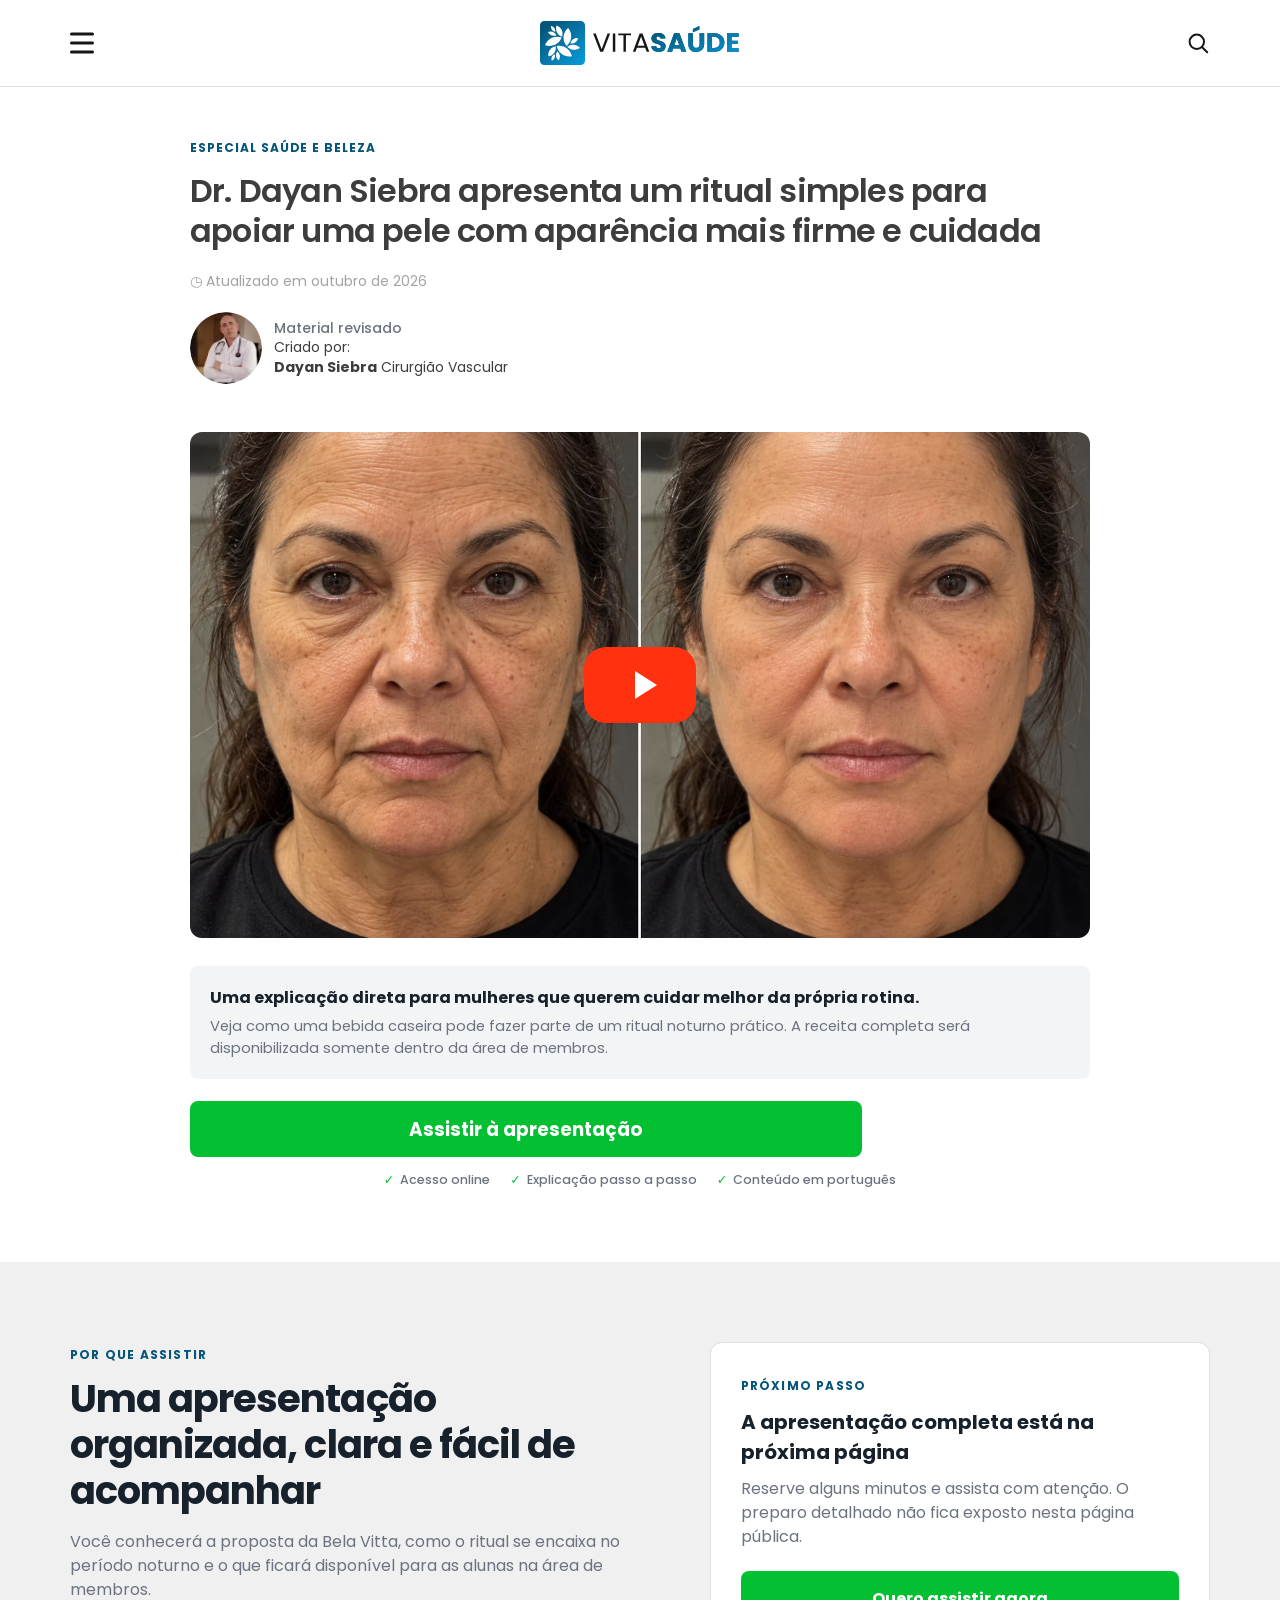
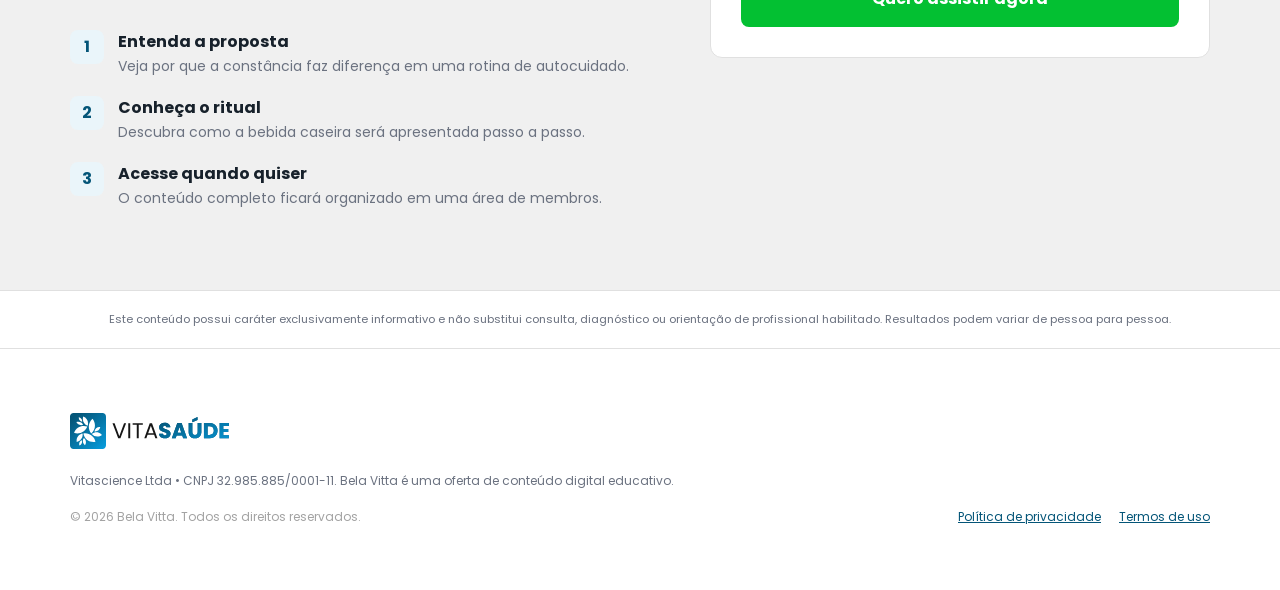
==== commit 3addeaaf: "feat: add Portugal offer in euros" ====
--- a/index.html
+++ b/index.html
@@ -7,7 +7,7 @@
   <title>Bela Vitta — Apresentação especial</title>
   <link rel="preconnect" href="https://fonts.googleapis.com">
   <link rel="preconnect" href="https://fonts.gstatic.com" crossorigin>
-  <link rel="stylesheet" href="/assets/styles.css">
+  <link rel="stylesheet" href="/assets/styles.css?v=20261019-3">
 </head>
 <body>
   <header class="site-header">
--- a/assets/styles.css
+++ b/assets/styles.css
@@ -151,6 +151,7 @@
 }
 .presell-media img {
   width: 100%;
+  height: auto;
   aspect-ratio: 16 / 9;
   object-fit: cover;
 }
